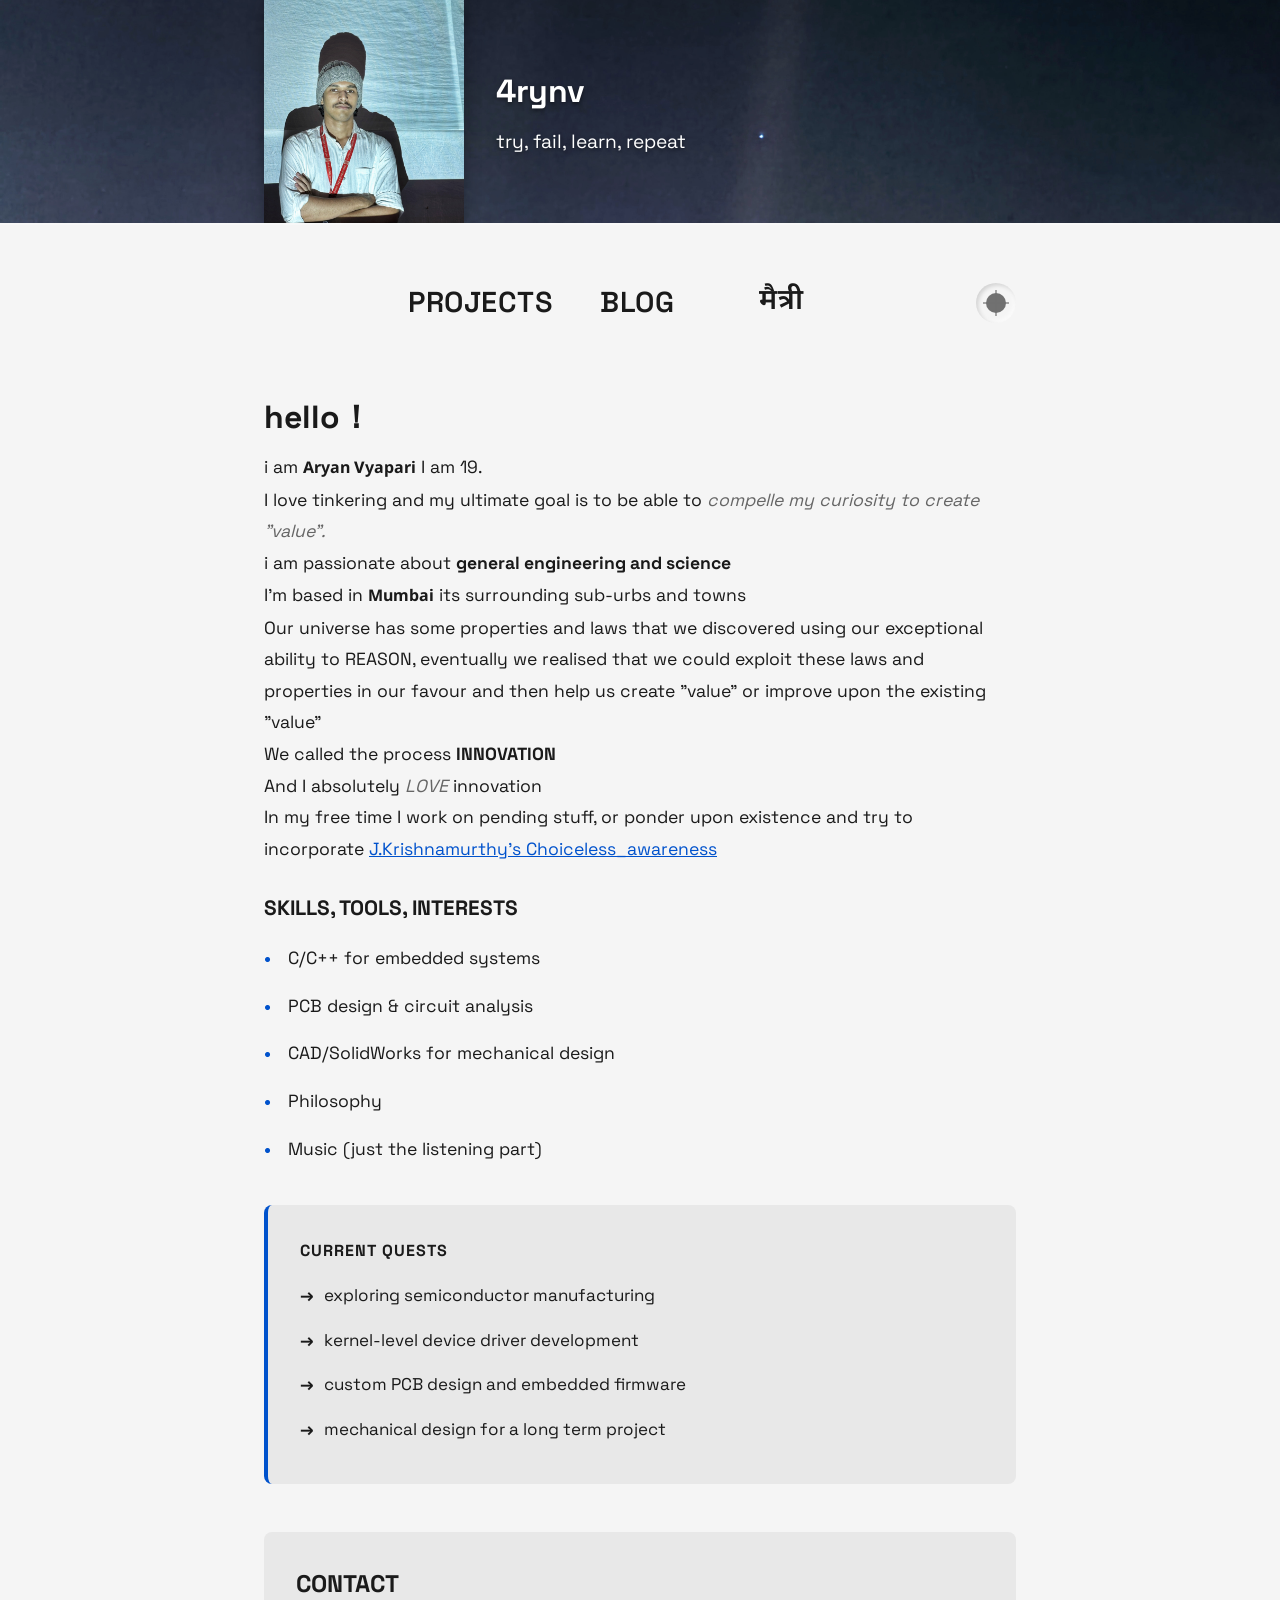
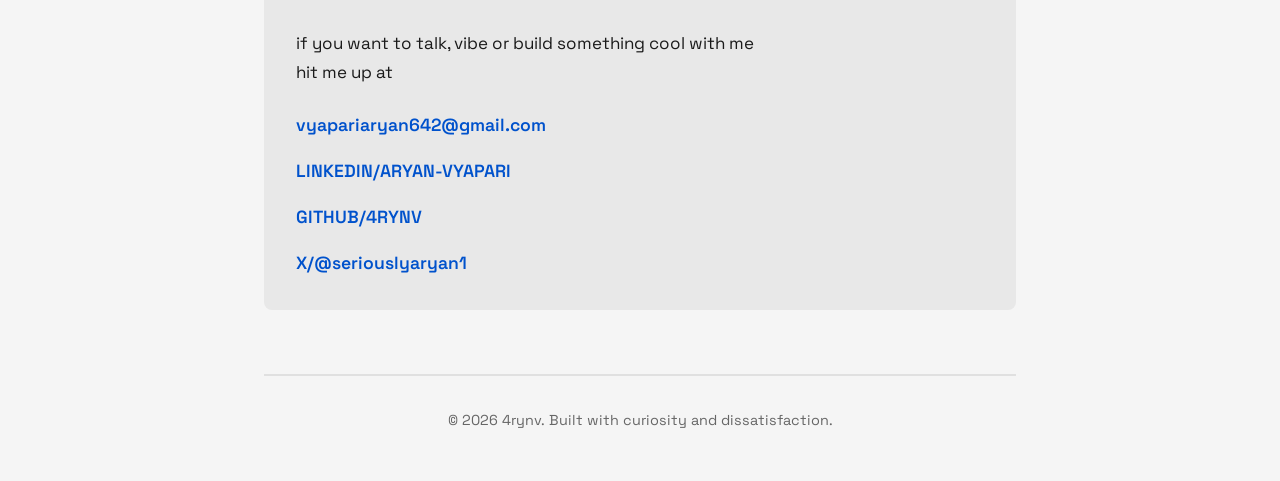
==== index.html @ d41a38c9 "initial commit" ====
<!DOCTYPE html>
<html lang="en">
<head>
<meta charset="UTF-8">
<meta name="viewport" content="width=device-width, initial-scale=1.0">
<title>4rynv - Aryan Vyapari</title>
<link rel="stylesheet" href="CSS/style.css">
</head>
<body>

<header>
    <div class="header-content">
        <div class="header-left">
            <img src="images/IMG_8637.png" alt="Profile" class="profile-pic">
            <div class="header-text">
                <div class="logo">4rynv</div>
                <div class="tagline">try, fail, learn, repeat</div>
            </div>
        </div>
    </div>
</header>

<div class="nav-theme-container">
    <nav>
        <ul>
            <li><a onclick="navigateTo('about')" class="nav-link script-toggle-nav active" data-latin="ABOUT" data-devanagari="मी">ABOUT</a></li>
            <li><a onclick="navigateTo('projects')" class="nav-link script-toggle-nav" data-latin="PROJECTS" data-devanagari="प्रकल्प">PROJECTS</a></li>
            <li><a onclick="navigateTo('blog')" class="nav-link script-toggle-nav" data-latin="BLOG" data-devanagari="लेखणी">BLOG</a></li>
            <li><a onclick="navigateTo('friends')" class="nav-link script-toggle-nav" data-latin="FRIENDS" data-devanagari="मैत्री">FRIENDS</a></li>
        </ul>
    </nav>
    
    <div class="theme-toggle" onclick="toggleTheme()">
        <span class="theme-icon sun" id="theme-icon"></span>
    </div>
</div>

<!-- ABOUT PAGE -->
<div id="about-page" class="page active">
    <section>
        <h1>hello！</h1>
        
        <div class="about-text">
            <p>i am <strong class="script-toggle-content" data-latin="Aryan Vyapari" data-devanagari="आर्यन व्यापारी">Aryan Vyapari</strong> I am 19.</p>
            <p>I love tinkering and my ultimate goal is to be able to <em>compelle my curiosity to create "value".</em></p>
            <p>i am passionate about <strong>general engineering and science</strong></p>
            <p>I'm based in <strong class="script-toggle-content" data-latin="Mumbai" data-devanagari="मुंबई">Mumbai</strong> its surrounding sub-urbs and towns</p>
            <p>Our universe has some properties and laws that we discovered using our exceptional ability to REASON, eventually we realised that we could exploit these laws and properties in our favour and then help us create "value" or improve upon the existing "value"</p>
            <p>We called the process <strong>INNOVATION</strong></p>
            <p>And I absolutely <em>LOVE</em> innovation</p>
            <p>In my free time I work on pending stuff, or ponder upon existence and try to incorporate <a href="https://en.wikipedia.org/wiki/Choiceless_awareness">J.Krishnamurthy's Choiceless_awareness</a></p>
        </div>
        
        <div class="about-text">
            <h3>SKILLS, TOOLS, INTERESTS</h3>
            <ul>
                <li>C/C++ for embedded systems</li>
                <li>PCB design & circuit analysis</li>
                <li>CAD/SolidWorks for mechanical design</li>
                <li>Philosophy</li>
                <li>Music (just the listening part)</li>
            </ul>
        </div>
        <div class="current-quests">
            <h3>CURRENT QUESTS</h3>
            <ul>
                <li>exploring semiconductor manufacturing</li>
                <li>kernel-level device driver development</li>
                <li>custom PCB design and embedded firmware</li>
                <li>mechanical design for a long term project</li>
            </ul>
        </div>
        <div class="contact-section">
            <h2>CONTACT</h2>
            <p>if you want to talk, vibe or build something cool with me<br>hit me up at</p>
            
            <div class="contact-links">
                <a href="mailto:vyapariaryan642@gmail.com">vyapariaryan642@gmail.com</a>
                <a href="https://www.linkedin.com/in/aryan-vyapari-67289931b/" target="_blank">LINKEDIN/ARYAN-VYAPARI</a>
                <a href="https://github.com/4rynv" target="_blank">GITHUB/4RYNV</a>
                <a href="https://x.com/seriouslyaryan1" target="_blank">X/@seriouslyaryan1</a>
            </div>
        </div>
    </section>
</div>

<!-- PROJECTS PAGE -->
<div id="projects-page" class="page">
    <section>
        <h2 class="script-toggle-title" data-latin="PROJECTS" data-devanagari="प्रकल्प">PROJECTS</h2>
        
        <div class="projects-grid">
            <div class="project-item">
                <h3>GantryMate-200</h3>
                <p>A gantry based bot for automating the task of screwing and unscrewing extremely small screws from led panels.</p>
                <a href="https://github.com/pushkardube/Eklavya_Gantry">Github link</a>
            </div>
            
            <div class="project-item">
                <h3>Wall-E workshop</h3>
                <p>Contributed in conducting a workshop on embedded programming and electronics by creating a self-balancing and line following robot.</p>
                <a href="https://github.com/SRA-VJTI/Wall-E">Github link</a>
            </div>
        </div>
    </section>
</div>

<!-- BLOG PAGE -->
<!-- <div id="blog-page" class="page">
    <section>
        <h2 class="script-toggle-title" data-latin="BLOG" data-devanagari="लेखणी">BLOG</h2>
        
        <div class="projects-grid">
            <div class="project-item">
                <h3><a href="blog/Value.html" style="color: var(--text-color); text-decoration: none; transition: color 0.2s ease;">Value</a></h3>
                <p class="blog-date">February 2026</p>
                <p>My performative attempt to writing</p>
                <a href="blog/Value.html" style="color: var(--accent-color); text-decoration: none; font-weight: 600; transition: opacity 0.2s ease;">Read more →</a>
            </div>
        </div>
    </section>
</div> -->

<!-- FRIENDS PAGE -->
<div id="friends-page" class="page">
    <section>
        <h2 class="script-toggle-title" data-latin="FRIENDS" data-devanagari="मैत्री">FRIENDS</h2>
        <p style="margin-bottom: 2rem;">cool people building cool things</p>
        
        <div class="friends-list">
            <a href="https://sravjti.in/webring/">Webring_SRA</a>
        </div>
    </section>
</div>

<footer>
    <p>&copy; 2026 4rynv. Built with curiosity and dissatisfaction.</p>
</footer>

<script src="scripts/script.js"></script>

</body>
</html>
---- CSS/style.css ----
@import url('https://fonts.googleapis.com/css2?family=Space+Grotesk:wght@400;500;600;700&display=swap');
@import url('https://fonts.googleapis.com/css2?family=Noto+Sans+Devanagari:wght@400;500;600;700&display=swap');

* {
    margin: 0;
    padding: 0;
    box-sizing: border-box;
}

:root {
    --bg-color: #f5f5f5;
    --text-color: #1a1a1a;
    --accent-color: #0052cc;
    --border-color: #e0e0e0;
    --hover-bg: #e8e8e8;
    --card-bg: #ffffff;
    
    /* Font size variables - control both Latin and Devanagari */
    --nav-font-size: 1.8rem ;
    --title-font-size: 1.7rem;
    --content-font-size: 1rem;
}

[data-theme="dark"] {
    --bg-color: #0f0f0f;
    --text-color: #e0e0e0;
    --accent-color: #ff9500;
    --border-color: #2a2a2a;
    --hover-bg: #1a1a1a;
    --card-bg: #1a1a1a;
}

body {
    font-family: 'Space Grotesk', -apple-system, BlinkMacSystemFont, 'Segoe UI', Roboto, sans-serif;
    line-height: 1.7;
    color: var(--text-color);
    background: var(--bg-color);
    max-width: 800px;
    margin: 0 auto;
    padding: 0 1.5rem 2rem 1.5rem;
    font-size: 17px;
    transition: background 0.5s ease, color 0.5s ease;
}

/* Sky Header - Full Width */
header {
    width: 100vw;
    position: relative;
    left: 50%;
    right: 50%;
    margin-left: -50vw;
    margin-right: -50vw;
    margin-bottom: 3rem;
    padding: 0;
    height: 225px;
    border-bottom: 2px solid rgba(255, 255, 255, 0.3);
    overflow: hidden;
    
    transition: border-color 0.5s ease;
}

/* Background image layer that animates */
header::after {
    content: '';
    position: absolute;
    top: 0;
    left: 0;
    width: 100%;
    height: 100%;
    z-index: 0;
    
    /* Light mode with daytime sky image */
    background-image: url('/images/PlaeBDot.jpg');
    background-size: cover;
    background-position: center;
    background-repeat: no-repeat;
    
    /* Rise animation */
    animation: backgroundRise 1.5s ease-out;
    transition: opacity 0.8s ease;
}

/* Optional: Add a subtle dark overlay for better text readability */
header::before {
    content: '';
    position: absolute;
    top: 0;
    left: 0;
    width: 100%;
    height: 100%;
    background: linear-gradient(to bottom, rgba(0, 0, 0, 0.1) 0%, rgba(0, 0, 0, 0.3) 100%);
    z-index: 0;
    pointer-events: none;
    opacity: 1;
    transition: opacity 0.8s ease;
}

[data-theme="dark"] header::before {
    opacity: 0;
}

@keyframes backgroundRise {
    0% {
        transform: translateY(100%);
        opacity: 0;
    }
    100% {
        transform: translateY(0);
        opacity: 1;
    }
}

/* Trigger animation on theme change */
header.theme-changing::after {
    animation: backgroundRise 1s ease-out;
}

[data-theme="dark"] header::after {
    /* Night sky with your image */
    background-image: url('/images/background1.jpeg');
}

[data-theme="dark"] header {
    border-bottom: 2px solid rgba(255, 255, 255, 0.1);
}

/* Header content wrapper - keeps content centered */
header > div {
    max-width: 800px;
    margin: 0 auto;
    padding: 0 1.5rem;
    display: flex;
    align-items: stretch;
    justify-content: space-between;
    position: relative;
    z-index: 1;
    height: 100%;
}

.header-left {
    display: flex;
    align-items: center;
    gap: 2rem;
    height: 100%;
}

.logo {
    font-size: 2rem;
    font-weight: 700;
    margin-bottom: 0.5rem;
    letter-spacing: -0.5px;
    text-shadow: 0 2px 4px rgba(0, 0, 0, 0.5);
    color: white;
}

.tagline {
    color: white;
    font-size: 1.2rem;
    text-shadow: 0 2px 4px rgba(0, 0, 0, 0.5);
}

.profile-pic {
    width: 200px;
    height: 100%;
    object-fit: cover;
    transition: transform 0.3s ease;
    box-shadow: 0 4px 16px rgba(0, 0, 0, 0.3);
}

.profile-pic:hover {
    transform: scale(1.05);
}

/* Navigation and Theme Toggle Container */
.nav-theme-container {
    display: flex;
    align-items: center;
    gap: 2rem;
    margin: 2rem 0;
}

/* Navigation */
nav {
    flex: 1;
}

nav ul {
    list-style: none;
    display: flex;
    gap: 1.5rem;
    flex-wrap: wrap;
}

nav a {
    color: var(--text-color);
    text-decoration: none;
    font-weight: 600;
    text-transform: uppercase;
    font-size: var(--nav-font-size);
    letter-spacing: 0.5px;
    padding: 0.3rem 0;
    border-bottom: 2px solid transparent;
    transition: border-color 0.2s ease, opacity 0.2s ease;
    cursor: pointer;
    display: inline-block;
    min-width: 120px;
    text-align: center;
}

nav a:hover {
    border-bottom-color: var(--accent-color);
}

nav a.active {
    border-bottom-color: var(--accent-color);
}

/* Dark Mode Toggle - Engraved Colorless Button */
.theme-toggle {
    cursor: pointer;
    width: 40px;
    height: 40px;
    border-radius: 50%;
    background: var(--bg-color);
    border: none;
    display: flex;
    align-items: center;
    justify-content: center;
    transition: all 0.3s ease;
    position: relative;
    flex-shrink: 0;
    
    /* Engraved effect */
    box-shadow: 
        inset 2px 2px 4px rgba(0, 0, 0, 0.15),
        inset -2px -2px 4px rgba(255, 255, 255, 0.7);
}

[data-theme="dark"] .theme-toggle {
    box-shadow: 
        inset 2px 2px 4px rgba(0, 0, 0, 0.5),
        inset -2px -2px 4px rgba(255, 255, 255, 0.1);
}

.theme-toggle:hover {
    transform: scale(0.95);
}

.theme-toggle:active {
    transform: scale(0.9);
}

.theme-icon {
    width: 20px;
    height: 20px;
    position: relative;
}

/* Sun icon - colorless */
.theme-icon.sun {
    background: var(--text-color);
    border-radius: 50%;
    opacity: 0.6;
}

.theme-icon.sun::before,
.theme-icon.sun::after {
    content: '';
    position: absolute;
    background: var(--text-color);
    opacity: 0.6;
}

.theme-icon.sun::before {
    width: 2px;
    height: 26px;
    top: 50%;
    left: 50%;
    transform: translate(-50%, -50%);
}

.theme-icon.sun::after {
    width: 26px;
    height: 2px;
    top: 50%;
    left: 50%;
    transform: translate(-50%, -50%);
}

/* Moon icon - colorless */
.theme-icon.moon {
    background: transparent;
    border-radius: 50%;
    position: relative;
    width: 18px;
    height: 18px;
    box-shadow: 
        inset -4px -2px 0 0 var(--text-color);
    opacity: 0.6;
}

/* Page transitions */
.page {
    display: none;
    animation: fadeIn 0.4s ease-in-out;
}

.page.active {
    display: block;
}

@keyframes fadeIn {
    from {
        opacity: 0;
        transform: translateY(10px);
    }
    to {
        opacity: 1;
        transform: translateY(0);
    }
}

@keyframes fadeInSlow {
    from {
        opacity: 0;
        transform: translateY(20px);
    }
    to {
        opacity: 1;
        transform: translateY(0);
    }
}

/* Page load animations */
.logo,
.tagline,
.profile-pic,
.nav-theme-container,
nav {
    animation: fadeInSlow 1.2s ease-out 0.3s both;
}

#about-page h1,
#about-page .about-text,
#about-page .current-quests,
#about-page .skills-section,
#about-page .contact-section {
    animation: fadeInSlow 1.2s ease-out 0.3s both;
}

#projects-page h2,
#projects-page .project-item,
#projects-page .current-quests {
    animation: fadeInSlow 1.2s ease-out 0.3s both;
}

#blog-page h2,
#blog-page .project-item {
    animation: fadeInSlow 1.2s ease-out 0.3s both;
}

#friends-page h2,
#friends-page p,
#friends-page .project-item {
    animation: fadeInSlow 1.2s ease-out 0.3s both;
}

footer {
    animation: fadeInSlow 1.2s ease-out 0.3s both;
}

/* Typography */
section {
    margin: 4rem 0;
}

h1 {
    font-size: 2rem;
    margin-bottom: 1rem;
    font-weight: 900;
    line-height: 1.2;
}

h2 {
    font-size: var(--title-font-size);
    margin: 2rem 0 1.5rem;
    font-weight: 700;
}

h3 {
    font-size: 1.3rem;
    margin: 1.5rem 0 0.5rem;
    font-weight: 700;
}

p {
    margin-bottom: 1rem;
}

strong {
    font-weight: 700;
    display: inline;
    font-size: inherit; /* Ensure it inherits from parent, not override */
}

em {
    font-style: italic;
    color: #666;
}

[data-theme="dark"] em {
    color: #999;
}

/* Script Toggle Styles */

/* Content words (Aryan Vyapari, Mumbai) - instant toggle */
.script-toggle-content {
    font-family: 'Noto Sans Devanagari', 'Space Grotesk', sans-serif;
    cursor: pointer;
    font-size: var(--content-font-size);
}

.script-toggle-content.devanagari {
    font-family: 'Noto Sans Devanagari', 'Space Grotesk', sans-serif;
}

/* Page titles (PROJECTS, BLOG, FRIENDS) - fade toggle */
.script-toggle-title {
    font-family: 'Space Grotesk', 'Noto Sans Devanagari', sans-serif;
    cursor: pointer;
    transition: opacity 0.2s ease;
    font-size: var(--title-font-size);
}

.script-toggle-title.devanagari {
    font-family: 'Noto Sans Devanagari', 'Space Grotesk', sans-serif;
}

/* Nav links - automatic toggle */
.script-toggle-nav {
    font-family: 'Space Grotesk', 'Noto Sans Devanagari', sans-serif;
}

.script-toggle-nav.devanagari {
    font-family: 'Noto Sans Devanagari', 'Space Grotesk', sans-serif;
}

/* About section */
.about-text {
    font-size: 1.1rem;
    line-height: 1.8;
}

.about-text p {
    margin-bottom: 0;
}

.about-text a {
    color: var(--accent-color);
    text-decoration: underline;
    transition: opacity 0.2s ease;
}

.about-text a:hover {
    opacity: 0.7;
}

.about-text ul {
    list-style: none;
    padding-left: 0;
}

.about-text li {
    padding: 0.5rem 0;
    padding-left: 1.5rem;
    position: relative;
}

.about-text li::before {
    content: '•';
    position: absolute;
    left: 0;
    font-weight: bold;
    color: var(--accent-color);
}

/* Current Quests */
.current-quests {
    background: var(--hover-bg);
    padding: 2rem;
    border-radius: 8px;
    border-left: 4px solid var(--accent-color);
    margin: 2rem 0;
    transition: background 0.5s ease;
}

.current-quests h3 {
    margin-top: 0;
    text-transform: uppercase;
    font-size: 1rem;
    letter-spacing: 1px;
}

.current-quests ul {
    list-style: none;
    padding-left: 0;
}

.current-quests li {
    padding: 0.5rem 0;
    padding-left: 1.5rem;
    position: relative;
}

.current-quests li::before {
    content: '→';
    position: absolute;
    left: 0;
    font-weight: bold;
}

/* Projects */
.projects-grid {
    display: grid;
    gap: 2rem;
    margin: 2rem 0;
}

.project-item {
    padding: 1.5rem 0;
    border-bottom: 1px solid var(--border-color);
    transition: border-color 0.5s ease;
}

.project-item:last-child {
    border-bottom: none;
}

.project-item h3 {
    margin-top: 0;
}

.project-item p {
    color: #555;
    line-height: 1.7;
}

[data-theme="dark"] .project-item p {
    color: #aaa;
}

.blog-date {
    color: var(--accent-color);
    font-size: 0.9rem;
    font-weight: 600;
    margin-bottom: 0.5rem;
}

/* Contact */
.contact-section {
    background: var(--hover-bg);
    padding: 2rem;
    border-radius: 8px;
    margin: 3rem 0;
    transition: background 0.5s ease;
}

.contact-section h2 {
    margin-top: 0;
    text-transform: uppercase;
    font-size: 1.5rem;
}

.contact-links {
    display: flex;
    flex-direction: column;
    gap: 1rem;
    margin-top: 1.5rem;
}

.contact-links a {
    color: var(--accent-color);
    text-decoration: none;
    font-weight: 600;
    font-size: 1.1rem;
    transition: color 0.2s ease;
    display: inline-block;
}

.contact-links a:hover {
    color: var(--text-color);
    text-decoration: underline;
}

.friend-link {
    color: var(--accent-color);
    text-decoration: none;
    font-weight: 600;
    font-size: 1rem;
    transition: color 0.2s ease;
    display: inline-block;
    margin-top: 0.5rem;
}

.friend-link:hover {
    color: var(--text-color);
    text-decoration: underline;
}

/* Footer */
footer {
    margin-top: 4rem;
    padding-top: 2rem;
    border-top: 2px solid var(--border-color);
    text-align: center;
    color: #666;
    font-size: 0.9rem;
    transition: border-color 0.5s ease;
}

footer a {
    color: var(--accent-color);
    text-decoration: none;
    transition: opacity 0.2s ease;
}

footer a:hover {
    opacity: 0.7;
    text-decoration: underline;
}

[data-theme="dark"] footer {
    color: #999;
}

/* Responsive */
@media (max-width: 768px) {
    :root {
        --nav-font-size: 1.3rem;
        --title-font-size: 1.5rem;
        --content-font-size: 1rem;
    }
    
    body {
        padding: 0 1rem 1.5rem 1rem;
        font-size: 16px;
    }
    
    header {
        height: 180px;
    }
    
    /* Ensure background image works in portrait mode */
    header {
        background-size: cover;
        background-position: center center;
    }
    
    header > div {
        padding: 0 1rem;
        flex-wrap: wrap;
        justify-content: space-between;
    }
    
    .header-left {
        gap: 1rem;
        flex-direction: row;
        align-items: center;
    }
    
    .profile-pic {
        width: 150px;
        height: 100%;
    }
    
    h1 {
        font-size: 1.6rem;
    }
    
    /* Keep nav and theme toggle on same line when possible */
    .nav-theme-container {
        flex-direction: row;
        align-items: center;
        gap: 1.2rem;
        flex-wrap: wrap;
    }
    
    nav {
        flex: 1;
        min-width: 200px;
    }
    
    nav ul {
        flex-wrap: wrap;
        justify-content: flex-start;
        width: 100%;
        gap: 1rem;
    }
    
    nav a {
        min-width: 85px;
        padding: 0.25rem 0;
    }
    
    /* Ensure theme toggle stays visible and functional */
    .theme-toggle {
        width: 40px;
        height: 40px;
        flex-shrink: 0;
    }
    
    /* Make sure moon/sun icons stay correct size */
    .theme-icon {
        width: 20px;
        height: 20px;
    }
    
    .theme-icon.moon {
        width: 18px;
        height: 18px;
    }
    
    .logo {
        font-size: 1.5rem;
    }
    
    .tagline {
        font-size: 1rem;
    }
    
    .about-text {
        font-size: 1rem;
    }
    
    .current-quests,
    .contact-section {
        padding: 1.5rem;
    }
}

@media (max-width: 480px) {
    :root {
        --nav-font-size: 1.9rem;
        --title-font-size: 1.3rem;
        --content-font-size: 0.95rem;
    }
    
    body {
        padding: 0 0.75rem 1rem 0.75rem;
        font-size: 15px;
    }
    
    header {
        height: 160px;
    }
    
    /* Ensure background image works on small screens */
    header {
        background-size: cover;
        background-position: center center;
    }
    
    header > div {
        padding: 0 0.75rem;
    }
    
    .header-left {
        gap: 0.75rem;
    }
    
    /* Stack nav and theme toggle on very small screens */
    .nav-theme-container {
        flex-direction: column;
        align-items: flex-start;
        gap: 1rem;
    }
    
    nav {
        width: 100%;
    }
    
    nav ul {
        gap: 0.75rem;
        width: 100%;
    }
    
    nav a {
        min-width: 70px;
        padding: 0.2rem 0;
    }
    
    /* Position theme toggle to the right on small screens */
    .theme-toggle {
        align-self: flex-end;
        margin-top: -0.5rem;
    }
    
    .profile-pic {
        width: 120px;
        height: 100%;
    }
    
    .logo {
        font-size: 1.3rem;
    }
    
    .tagline {
        font-size: 0.9rem;
    }
}

::selection {
    background: var(--hover-bg);
    color: var(--text-color);
}
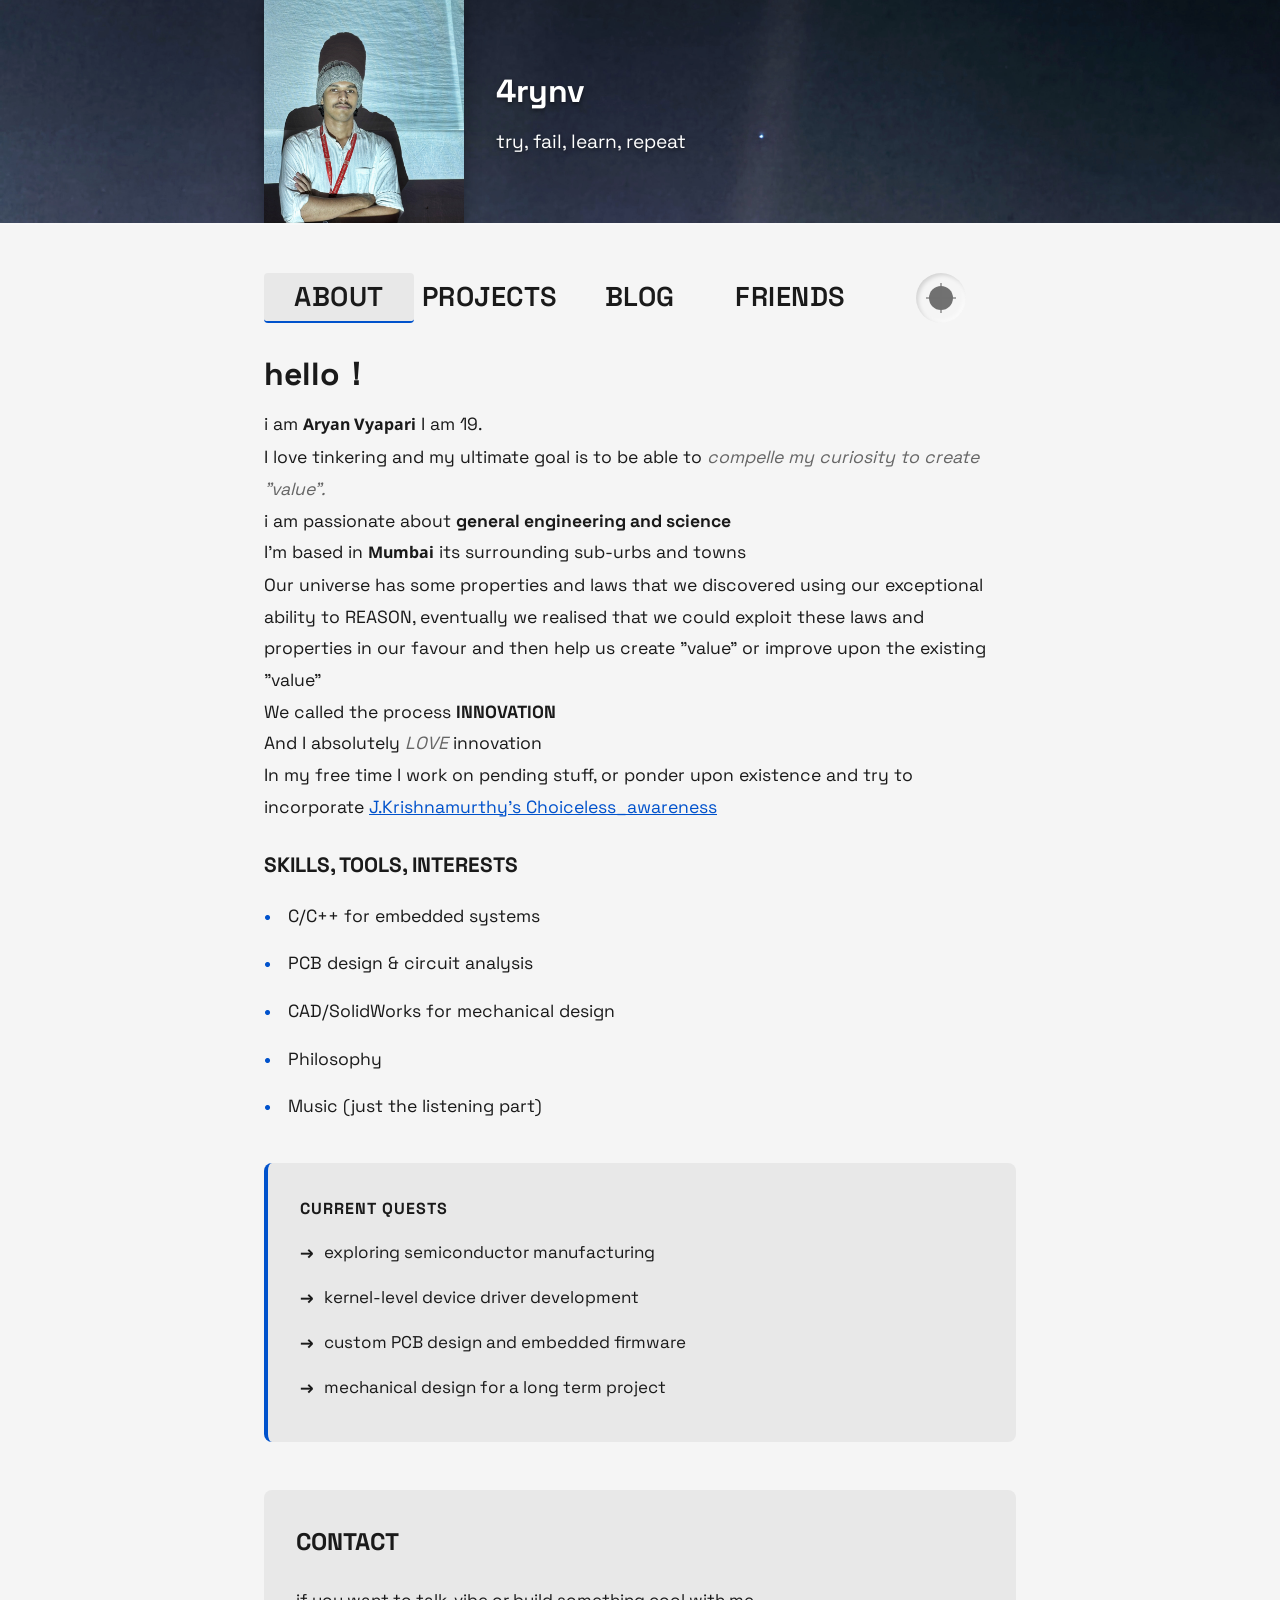
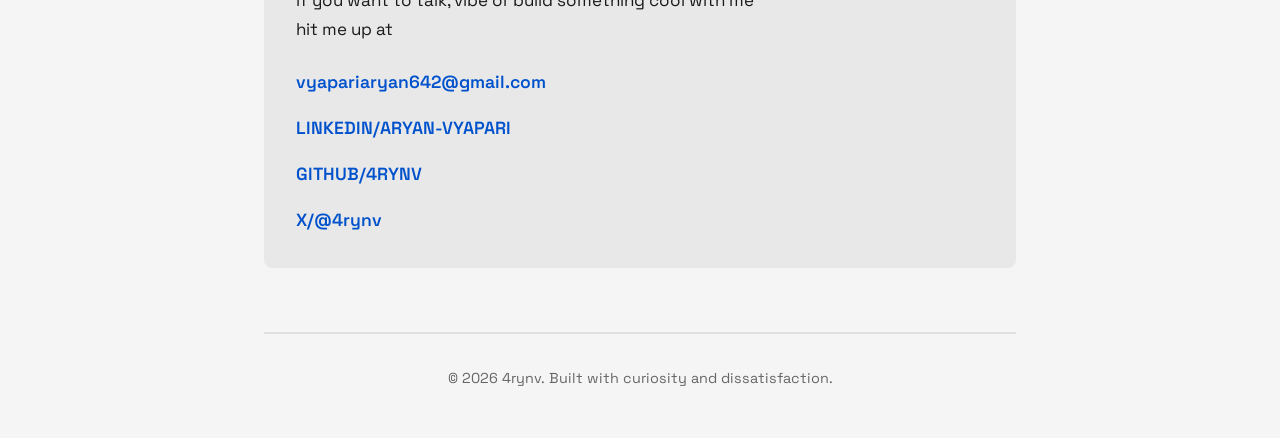
==== commit 2130a1de: "updated twitter/x link" ====
--- a/index.html
+++ b/index.html
@@ -78,7 +78,7 @@
                 <a href="mailto:vyapariaryan642@gmail.com">vyapariaryan642@gmail.com</a>
                 <a href="https://www.linkedin.com/in/aryan-vyapari-67289931b/" target="_blank">LINKEDIN/ARYAN-VYAPARI</a>
                 <a href="https://github.com/4rynv" target="_blank">GITHUB/4RYNV</a>
-                <a href="https://x.com/seriouslyaryan1" target="_blank">X/@seriouslyaryan1</a>
+                <a href="https://x.com/4rynv" target="_blank">X/@4rynv</a>
             </div>
         </div>
     </section>
@@ -106,7 +106,7 @@
 </div>
 
 <!-- BLOG PAGE -->
-<!-- <div id="blog-page" class="page">
+<div id="blog-page" class="page">
     <section>
         <h2 class="script-toggle-title" data-latin="BLOG" data-devanagari="लेखणी">BLOG</h2>
         
@@ -119,7 +119,7 @@
             </div>
         </div>
     </section>
-</div> -->
+</div>
 
 <!-- FRIENDS PAGE -->
 <div id="friends-page" class="page">
--- a/CSS/style.css
+++ b/CSS/style.css
@@ -16,8 +16,8 @@
     --card-bg: #ffffff;
     
     /* Font size variables - control both Latin and Devanagari */
-    --nav-font-size: 1.8rem ;
-    --title-font-size: 1.7rem;
+    --nav-font-size: 1.7rem ;
+    --title-font-size: 1.8rem;
     --content-font-size: 1rem;
 }
 
@@ -173,22 +173,23 @@
 
 /* Navigation and Theme Toggle Container */
 .nav-theme-container {
-    display: flex;
+    display: grid;
+    grid-template-columns: repeat(5, 1fr);
+    gap: 0;
     align-items: center;
-    gap: 2rem;
-    margin: 2rem 0;
-}
-
-/* Navigation */
+    margin: 1.5rem 0 1rem 0;
+}
+
+/* Navigation - Improved Responsiveness */
 nav {
-    flex: 1;
+    grid-column: span 4;
+    display: contents;
 }
 
 nav ul {
     list-style: none;
-    display: flex;
-    gap: 1.5rem;
-    flex-wrap: wrap;
+    display: contents;
+    align-items: center;
 }
 
 nav a {
@@ -198,28 +199,34 @@
     text-transform: uppercase;
     font-size: var(--nav-font-size);
     letter-spacing: 0.5px;
-    padding: 0.3rem 0;
+    padding: 0;
     border-bottom: 2px solid transparent;
-    transition: border-color 0.2s ease, opacity 0.2s ease;
+    transition: border-color 0.2s ease, opacity 0.2s ease, background-color 0.2s ease;
     cursor: pointer;
-    display: inline-block;
-    min-width: 120px;
+    display: flex;
+    align-items: center;
+    justify-content: center;
     text-align: center;
+    white-space: nowrap;
+    border-radius: 4px;
+    height: 50px;
 }
 
 nav a:hover {
     border-bottom-color: var(--accent-color);
+    background-color: var(--hover-bg);
 }
 
 nav a.active {
     border-bottom-color: var(--accent-color);
+    background-color: var(--hover-bg);
 }
 
 /* Dark Mode Toggle - Engraved Colorless Button */
 .theme-toggle {
     cursor: pointer;
-    width: 40px;
-    height: 40px;
+    width: 50px;
+    height: 50px;
     border-radius: 50%;
     background: var(--bg-color);
     border: none;
@@ -227,8 +234,8 @@
     align-items: center;
     justify-content: center;
     transition: all 0.3s ease;
-    position: relative;
     flex-shrink: 0;
+    justify-self: center;
     
     /* Engraved effect */
     box-shadow: 
@@ -251,8 +258,8 @@
 }
 
 .theme-icon {
-    width: 20px;
-    height: 20px;
+    width: 24px;
+    height: 24px;
     position: relative;
 }
 
@@ -273,14 +280,14 @@
 
 .theme-icon.sun::before {
     width: 2px;
-    height: 26px;
+    height: 30px;
     top: 50%;
     left: 50%;
     transform: translate(-50%, -50%);
 }
 
 .theme-icon.sun::after {
-    width: 26px;
+    width: 30px;
     height: 2px;
     top: 50%;
     left: 50%;
@@ -292,8 +299,8 @@
     background: transparent;
     border-radius: 50%;
     position: relative;
-    width: 18px;
-    height: 18px;
+    width: 22px;
+    height: 22px;
     box-shadow: 
         inset -4px -2px 0 0 var(--text-color);
     opacity: 0.6;
@@ -371,7 +378,7 @@
 
 /* Typography */
 section {
-    margin: 4rem 0;
+    margin: 2rem 0; /* Reduced from 4rem to 2rem */
 }
 
 h1 {
@@ -634,10 +641,10 @@
     color: #999;
 }
 
-/* Responsive */
+/* Responsive Design - Improved */
 @media (max-width: 768px) {
     :root {
-        --nav-font-size: 1.3rem;
+        --nav-font-size: 1.4rem;
         --title-font-size: 1.5rem;
         --content-font-size: 1rem;
     }
@@ -678,124 +685,209 @@
         font-size: 1.6rem;
     }
     
-    /* Keep nav and theme toggle on same line when possible */
+    /* Improved nav layout for tablets */
     .nav-theme-container {
-        flex-direction: row;
+        display: grid;
+        grid-template-columns: repeat(5, 1fr);
+        gap: 0;
         align-items: center;
-        gap: 1.2rem;
-        flex-wrap: wrap;
     }
     
     nav {
-        flex: 1;
-        min-width: 200px;
+        grid-column: span 4;
+        display: contents;
     }
     
     nav ul {
-        flex-wrap: wrap;
-        justify-content: flex-start;
-        width: 100%;
-        gap: 1rem;
+        display: contents;
+        align-items: center;
     }
     
     nav a {
-        min-width: 85px;
-        padding: 0.25rem 0;
-    }
-    
-    /* Ensure theme toggle stays visible and functional */
+        padding: 0;
+        font-size: 1.2rem;
+        height: 46px;
+    }
+    
+    .theme-toggle {
+        width: 46px;
+        height: 46px;
+        justify-self: center;
+    }
+    
+    .theme-icon {
+        width: 23px;
+        height: 23px;
+    }
+    
+    .theme-icon.sun::before {
+        height: 28px;
+    }
+    
+    .theme-icon.sun::after {
+        width: 28px;
+    }
+    
+    .theme-icon.moon {
+        width: 21px;
+        height: 21px;
+    }
+    
+    .logo {
+        font-size: 1.5rem;
+    }
+    
+    .tagline {
+        font-size: 1rem;
+    }
+    
+    .about-text {
+        font-size: 1rem;
+    }
+    
+    .current-quests,
+    .contact-section {
+        padding: 1.5rem;
+    }
+}
+
+@media (max-width: 600px) {
+    :root {
+        --nav-font-size: 1.3rem;
+        --title-font-size: 1.4rem;
+        --content-font-size: 0.95rem;
+    }
+    
+    /* Grid layout for nav and theme toggle */
+    .nav-theme-container {
+        display: grid;
+        grid-template-columns: repeat(5, 1fr);
+        gap: 0;
+        align-items: center;
+        margin: 1rem 0 0.5rem 0;
+    }
+    
+    nav {
+        grid-column: span 4;
+        display: contents;
+    }
+    
+    nav ul {
+        display: contents;
+        align-items: center;
+    }
+    
+    nav a {
+        padding: 0;
+        font-size: 1rem;
+        height: 44px;
+    }
+    
+    /* Position theme toggle in last grid cell */
+    .theme-toggle {
+        width: 44px;
+        height: 44px;
+        justify-self: center;
+        position: static;
+    }
+    
+    .theme-icon {
+        width: 22px;
+        height: 22px;
+    }
+    
+    .theme-icon.sun::before {
+        height: 27px;
+    }
+    
+    .theme-icon.sun::after {
+        width: 27px;
+    }
+    
+    .theme-icon.moon {
+        width: 20px;
+        height: 20px;
+    }
+}
+
+@media (max-width: 480px) {
+    :root {
+        --nav-font-size: 1.1rem;
+        --title-font-size: 1.3rem;
+        --content-font-size: 0.95rem;
+    }
+    
+    body {
+        padding: 0 0.75rem 1rem 0.75rem;
+        font-size: 15px;
+    }
+    
+    header {
+        height: 160px;
+    }
+    
+    header {
+        background-size: cover;
+        background-position: center center;
+    }
+    
+    header > div {
+        padding: 0 0.75rem;
+    }
+    
+    .header-left {
+        gap: 0.75rem;
+    }
+    
+    .nav-theme-container {
+        display: grid;
+        grid-template-columns: repeat(5, 1fr);
+        gap: 0;
+        align-items: center;
+        margin: 1rem 0 0.5rem 0;
+    }
+    
+    nav {
+        grid-column: span 4;
+        display: contents;
+    }
+    
+    nav ul {
+        display: contents;
+        align-items: center;
+    }
+    
+    nav a {
+        padding: 0;
+        font-size: 0.9rem;
+        height: 40px;
+    }
+    
     .theme-toggle {
         width: 40px;
         height: 40px;
-        flex-shrink: 0;
-    }
-    
-    /* Make sure moon/sun icons stay correct size */
+        justify-self: center;
+        position: static;
+    }
+    
     .theme-icon {
         width: 20px;
         height: 20px;
     }
     
+    .theme-icon.sun::before {
+        height: 25px;
+    }
+    
+    .theme-icon.sun::after {
+        width: 25px;
+    }
+    
     .theme-icon.moon {
         width: 18px;
         height: 18px;
     }
     
-    .logo {
-        font-size: 1.5rem;
-    }
-    
-    .tagline {
-        font-size: 1rem;
-    }
-    
-    .about-text {
-        font-size: 1rem;
-    }
-    
-    .current-quests,
-    .contact-section {
-        padding: 1.5rem;
-    }
-}
-
-@media (max-width: 480px) {
-    :root {
-        --nav-font-size: 1.9rem;
-        --title-font-size: 1.3rem;
-        --content-font-size: 0.95rem;
-    }
-    
-    body {
-        padding: 0 0.75rem 1rem 0.75rem;
-        font-size: 15px;
-    }
-    
-    header {
-        height: 160px;
-    }
-    
-    /* Ensure background image works on small screens */
-    header {
-        background-size: cover;
-        background-position: center center;
-    }
-    
-    header > div {
-        padding: 0 0.75rem;
-    }
-    
-    .header-left {
-        gap: 0.75rem;
-    }
-    
-    /* Stack nav and theme toggle on very small screens */
-    .nav-theme-container {
-        flex-direction: column;
-        align-items: flex-start;
-        gap: 1rem;
-    }
-    
-    nav {
-        width: 100%;
-    }
-    
-    nav ul {
-        gap: 0.75rem;
-        width: 100%;
-    }
-    
-    nav a {
-        min-width: 70px;
-        padding: 0.2rem 0;
-    }
-    
-    /* Position theme toggle to the right on small screens */
-    .theme-toggle {
-        align-self: flex-end;
-        margin-top: -0.5rem;
-    }
-    
     .profile-pic {
         width: 120px;
         height: 100%;
@@ -807,6 +899,62 @@
     
     .tagline {
         font-size: 0.9rem;
+    }
+}
+
+/* Extra small devices */
+@media (max-width: 360px) {
+    :root {
+        --nav-font-size: 1.2rem;
+    }
+    
+    .nav-theme-container {
+        display: grid;
+        grid-template-columns: repeat(5, 1fr);
+        gap: 0;
+        align-items: center;
+    }
+    
+    nav {
+        grid-column: span 4;
+        display: contents;
+    }
+    
+    nav ul {
+        display: contents;
+        align-items: center;
+    }
+    
+    nav a {
+        padding: 0;
+        font-size: 1.2rem;
+        letter-spacing: 0.3px;
+        height: 44px;
+    }
+    
+    .theme-toggle {
+        width: 44px;
+        height: 44px;
+        justify-self: center;
+        position: static;
+    }
+    
+    .theme-icon {
+        width: 22px;
+        height: 22px;
+    }
+    
+    .theme-icon.sun::before {
+        height: 27px;
+    }
+    
+    .theme-icon.sun::after {
+        width: 27px;
+    }
+    
+    .theme-icon.moon {
+        width: 20px;
+        height: 20px;
     }
 }
 
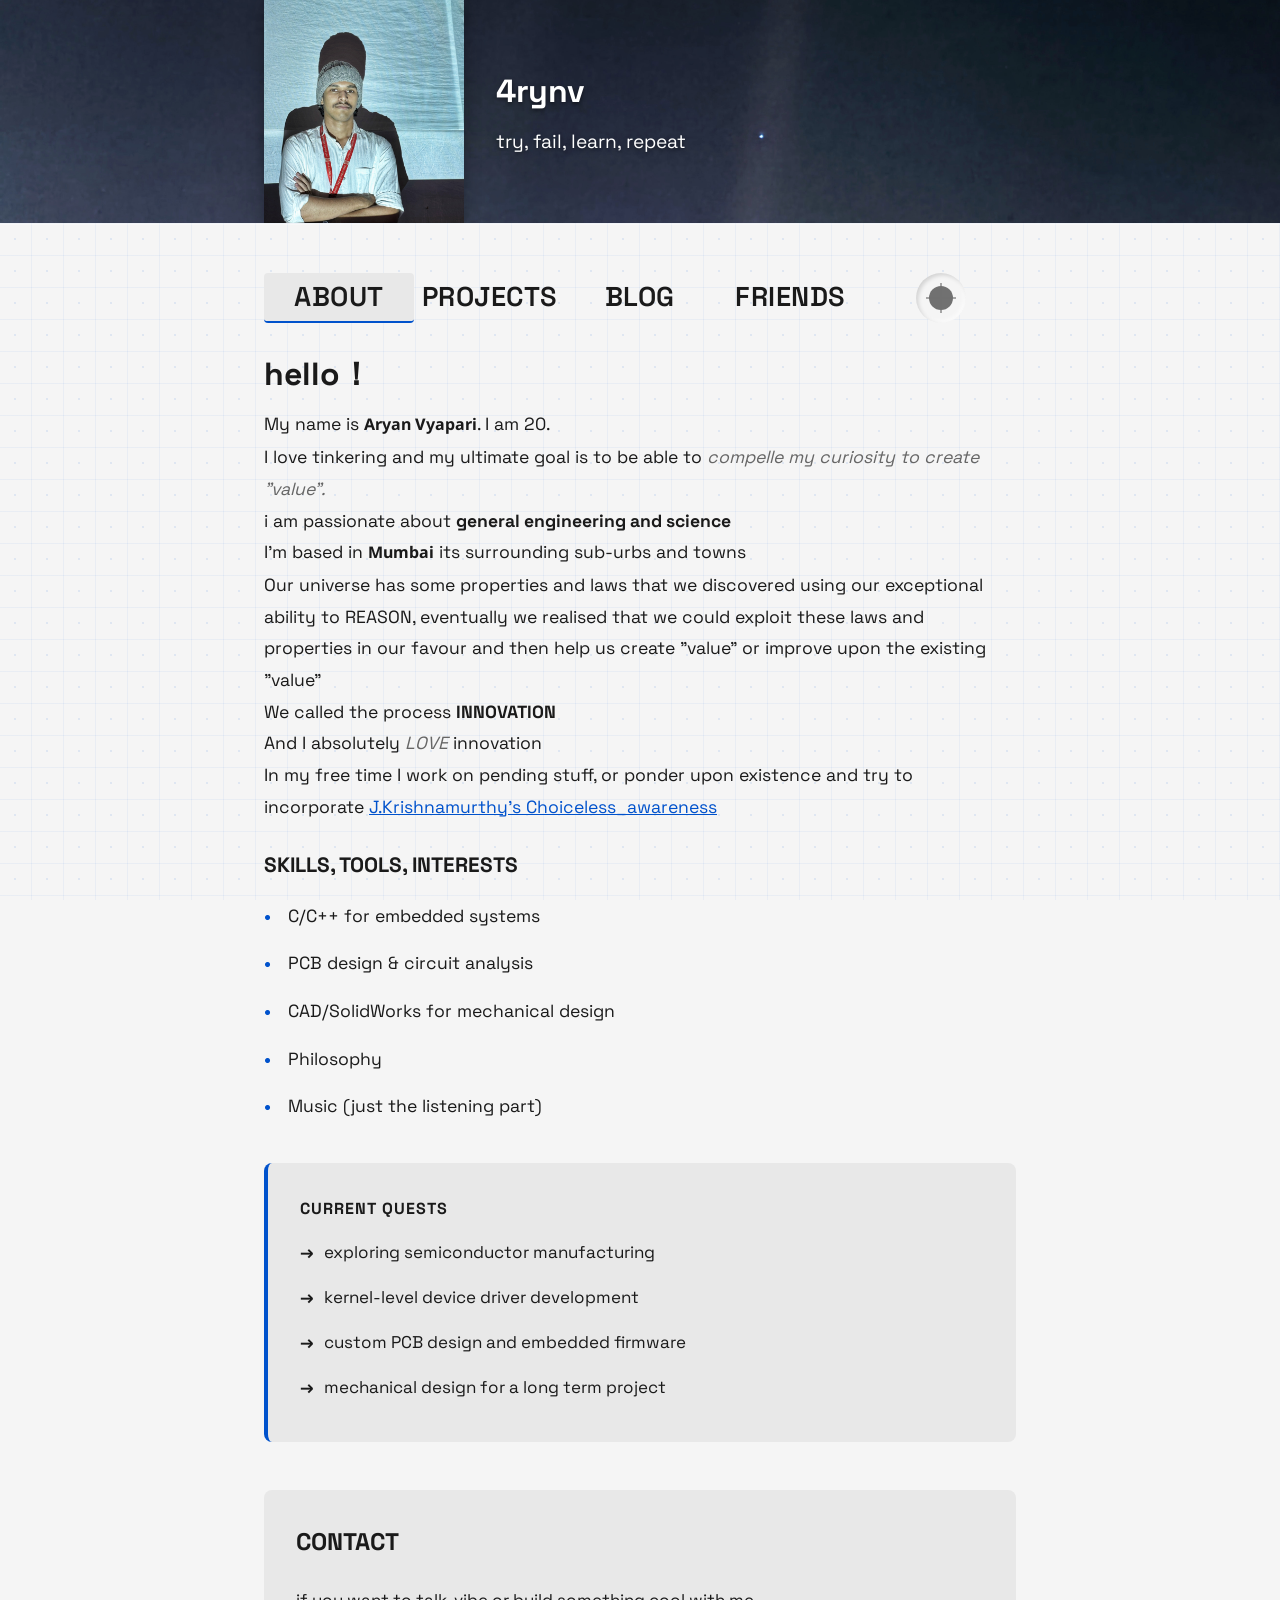
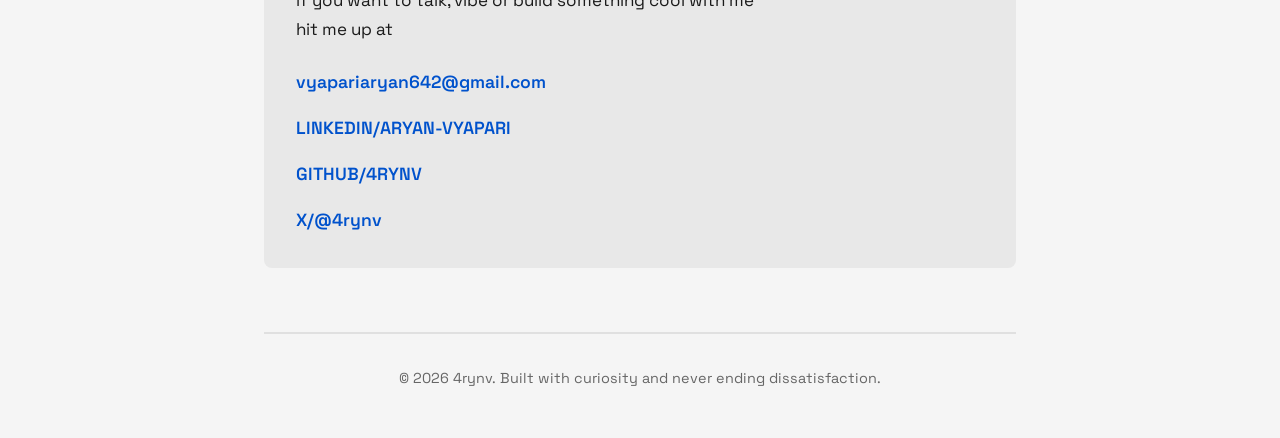
==== commit 6cdc0fbb: "Update site styling, scripts, and config Co-Authored-By: Claude Opus 4.8 <noreply@anthropic.com>" ====
--- a/index.html
+++ b/index.html
@@ -23,10 +23,10 @@
 <div class="nav-theme-container">
     <nav>
         <ul>
-            <li><a onclick="navigateTo('about')" class="nav-link script-toggle-nav active" data-latin="ABOUT" data-devanagari="मी">ABOUT</a></li>
-            <li><a onclick="navigateTo('projects')" class="nav-link script-toggle-nav" data-latin="PROJECTS" data-devanagari="प्रकल्प">PROJECTS</a></li>
-            <li><a onclick="navigateTo('blog')" class="nav-link script-toggle-nav" data-latin="BLOG" data-devanagari="लेखणी">BLOG</a></li>
-            <li><a onclick="navigateTo('friends')" class="nav-link script-toggle-nav" data-latin="FRIENDS" data-devanagari="मैत्री">FRIENDS</a></li>
+            <li><a href="#about" onclick="navigateTo('about', event)" class="nav-link script-toggle-nav active" data-latin="ABOUT" data-devanagari="मी">ABOUT</a></li>
+            <li><a href="#projects" onclick="navigateTo('projects', event)" class="nav-link script-toggle-nav" data-latin="PROJECTS" data-devanagari="प्रकल्प">PROJECTS</a></li>
+            <li><a href="#blog" onclick="navigateTo('blog', event)" class="nav-link script-toggle-nav" data-latin="BLOG" data-devanagari="लेखणी">BLOG</a></li>
+            <li><a href="#friends" onclick="navigateTo('friends', event)" class="nav-link script-toggle-nav" data-latin="FRIENDS" data-devanagari="मैत्री">FRIENDS</a></li>
         </ul>
     </nav>
     
@@ -41,7 +41,7 @@
         <h1>hello！</h1>
         
         <div class="about-text">
-            <p>i am <strong class="script-toggle-content" data-latin="Aryan Vyapari" data-devanagari="आर्यन व्यापारी">Aryan Vyapari</strong> I am 19.</p>
+            <p>My name is <strong class="script-toggle-content" data-latin="Aryan Vyapari" data-devanagari="आर्यन व्यापारी">Aryan Vyapari</strong>. I am 20.</p>
             <p>I love tinkering and my ultimate goal is to be able to <em>compelle my curiosity to create "value".</em></p>
             <p>i am passionate about <strong>general engineering and science</strong></p>
             <p>I'm based in <strong class="script-toggle-content" data-latin="Mumbai" data-devanagari="मुंबई">Mumbai</strong> its surrounding sub-urbs and towns</p>
@@ -76,9 +76,9 @@
             
             <div class="contact-links">
                 <a href="mailto:vyapariaryan642@gmail.com">vyapariaryan642@gmail.com</a>
-                <a href="https://www.linkedin.com/in/aryan-vyapari-67289931b/" target="_blank">LINKEDIN/ARYAN-VYAPARI</a>
-                <a href="https://github.com/4rynv" target="_blank">GITHUB/4RYNV</a>
-                <a href="https://x.com/4rynv" target="_blank">X/@4rynv</a>
+                <a href="https://www.linkedin.com/in/aryan-vyapari-67289931b/" target="_blank" rel="noopener noreferrer">LINKEDIN/ARYAN-VYAPARI</a>
+                <a href="https://github.com/4rynv" target="_blank" rel="noopener noreferrer">GITHUB/4RYNV</a>
+                <a href="https://x.com/4rynv" target="_blank" rel="noopener noreferrer">X/@4rynv</a>
             </div>
         </div>
     </section>
@@ -93,7 +93,7 @@
             <div class="project-item">
                 <h3>GantryMate-200</h3>
                 <p>A gantry based bot for automating the task of screwing and unscrewing extremely small screws from led panels.</p>
-                <a href="https://github.com/pushkardube/Eklavya_Gantry">Github link</a>
+                <a href="https://github.com/SarvaarthN/Eklavya_Gantry">Github link</a>
             </div>
             
             <div class="project-item">
@@ -128,13 +128,13 @@
         <p style="margin-bottom: 2rem;">cool people building cool things</p>
         
         <div class="friends-list">
-            <a href="https://sravjti.in/webring/">Webring_SRA</a>
+            <a href="https://sravjti.in/webring/" class="friend-link">Webring_SRA</a>
         </div>
     </section>
 </div>
 
 <footer>
-    <p>&copy; 2026 4rynv. Built with curiosity and dissatisfaction.</p>
+    <p>&copy; 2026 4rynv. Built with curiosity and never ending dissatisfaction.</p>
 </footer>
 
 <script src="scripts/script.js"></script>
--- a/CSS/style.css
+++ b/CSS/style.css
@@ -13,8 +13,9 @@
     --accent-color: #0052cc;
     --border-color: #e0e0e0;
     --hover-bg: #e8e8e8;
-    --card-bg: #ffffff;
-    
+    --grid-line: rgba(0, 82, 204, 0.05);
+    --grid-dot: rgba(0, 82, 204, 0.09);
+
     /* Font size variables - control both Latin and Devanagari */
     --nav-font-size: 1.7rem ;
     --title-font-size: 1.8rem;
@@ -27,19 +28,27 @@
     --accent-color: #ff9500;
     --border-color: #2a2a2a;
     --hover-bg: #1a1a1a;
-    --card-bg: #1a1a1a;
+    --grid-line: rgba(255, 149, 0, 0.05);
+    --grid-dot: rgba(255, 149, 0, 0.09);
 }
 
 body {
     font-family: 'Space Grotesk', -apple-system, BlinkMacSystemFont, 'Segoe UI', Roboto, sans-serif;
     line-height: 1.7;
     color: var(--text-color);
-    background: var(--bg-color);
+    background-color: var(--bg-color);
+    background-image:
+        linear-gradient(var(--grid-line) 1px, transparent 1px),
+        linear-gradient(90deg, var(--grid-line) 1px, transparent 1px),
+        radial-gradient(var(--grid-dot) 1px, transparent 1px);
+    background-size: 32px 32px, 32px 32px, 32px 32px;
+    background-position: -1px -1px, -1px -1px, -1px -1px;
+    background-attachment: fixed;
     max-width: 800px;
     margin: 0 auto;
     padding: 0 1.5rem 2rem 1.5rem;
     font-size: 17px;
-    transition: background 0.5s ease, color 0.5s ease;
+    transition: background-color 0.5s ease, color 0.5s ease;
 }
 
 /* Sky Header - Full Width */
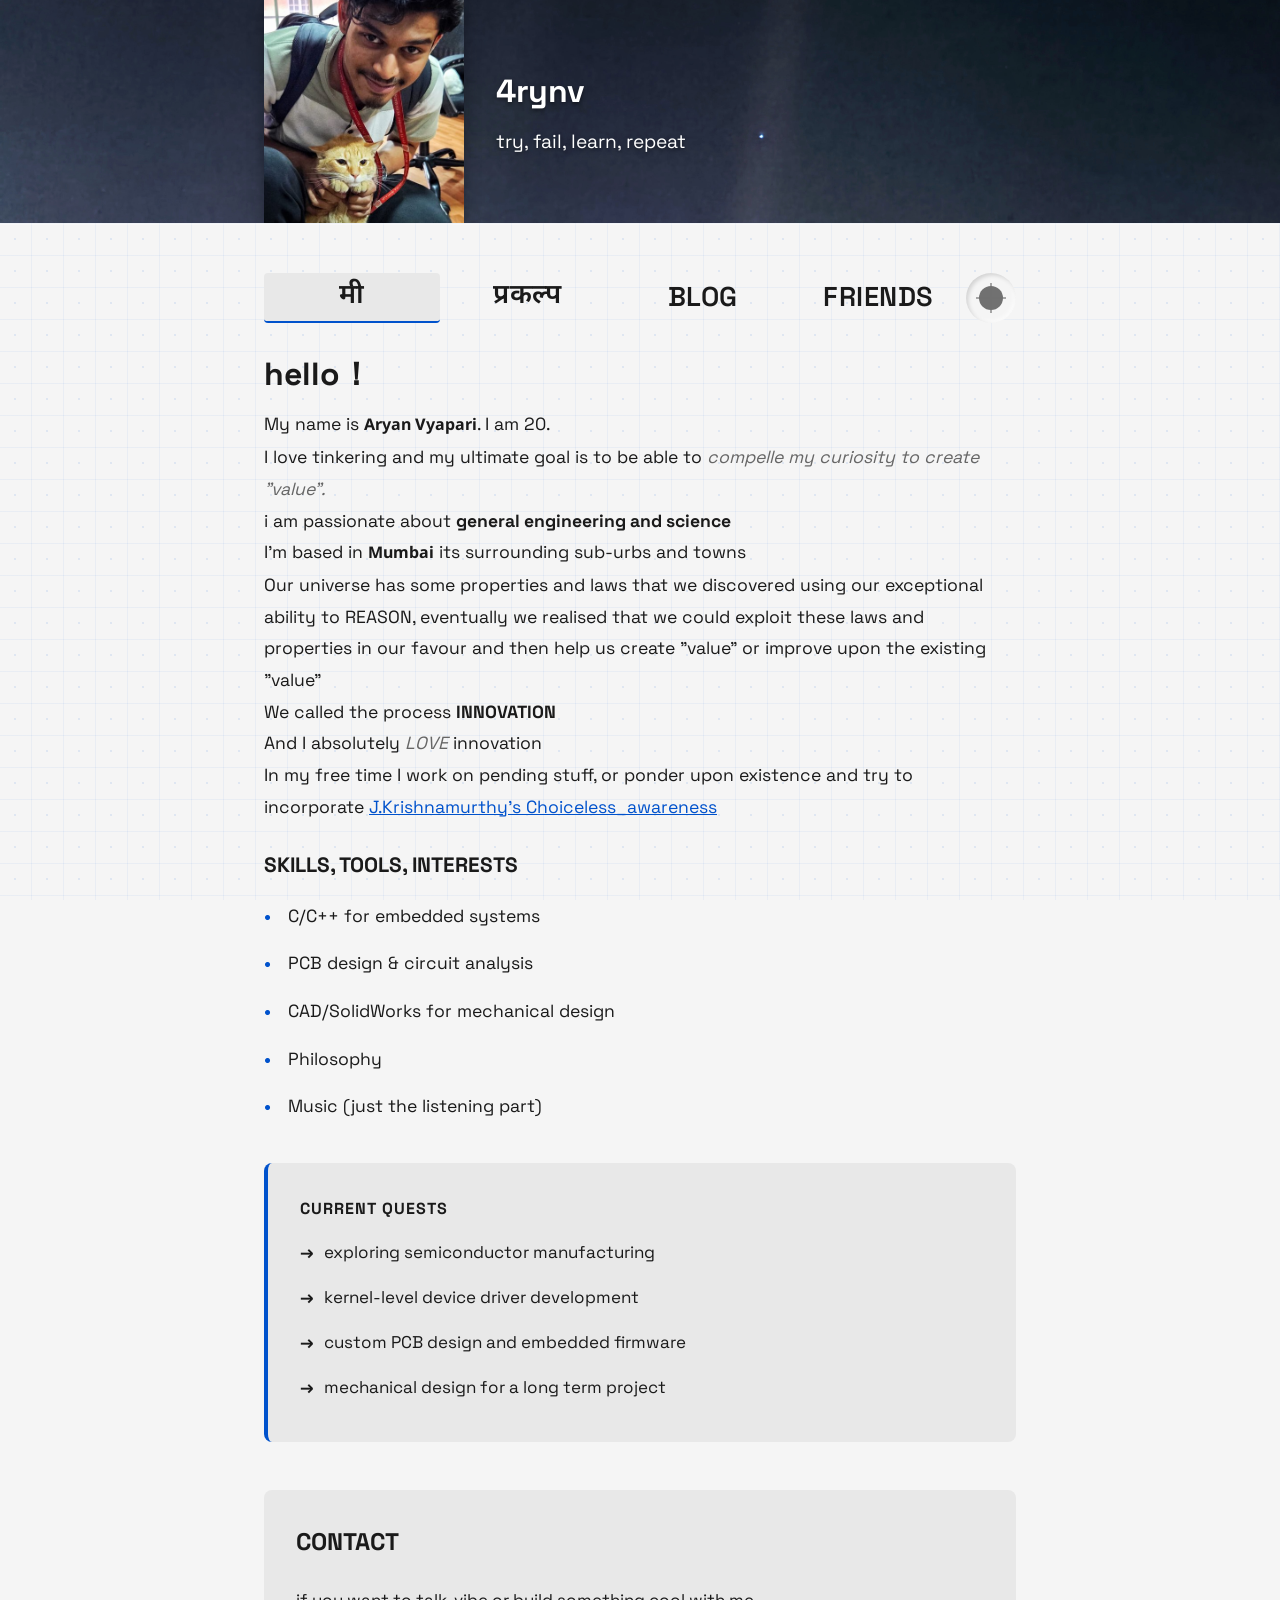
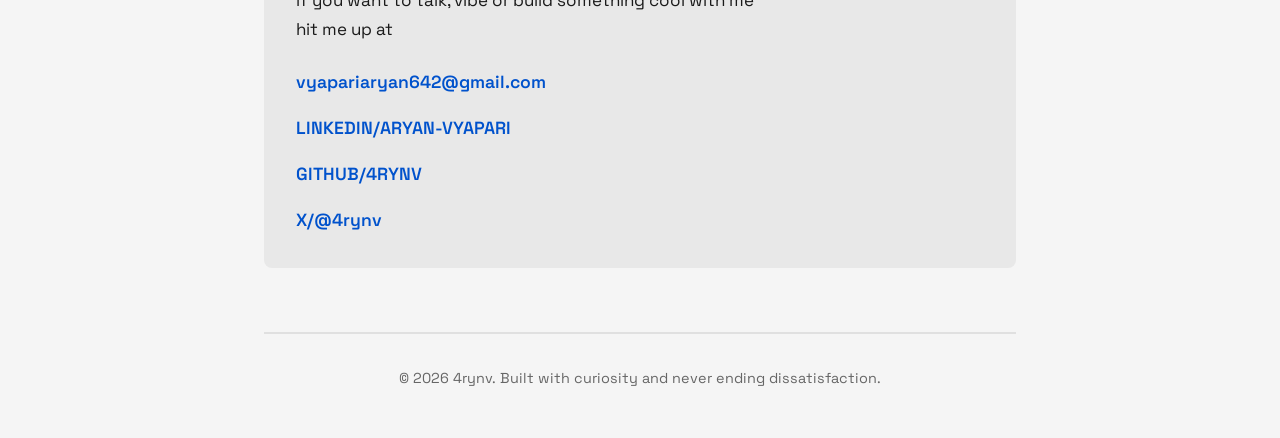
==== commit d2a6eca1: "Swap profile photo, add Gifted reference" ====
--- a/index.html
+++ b/index.html
@@ -11,7 +11,7 @@
 <header>
     <div class="header-content">
         <div class="header-left">
-            <img src="images/IMG_8637.png" alt="Profile" class="profile-pic">
+            <img src="images/profile.jpg" alt="Profile" class="profile-pic">
             <div class="header-text">
                 <div class="logo">4rynv</div>
                 <div class="tagline">try, fail, learn, repeat</div>
--- a/CSS/style.css
+++ b/CSS/style.css
@@ -79,7 +79,7 @@
     z-index: 0;
     
     /* Light mode with daytime sky image */
-    background-image: url('/images/PlaeBDot.jpg');
+    background-image: url('../images/PlaeBDot.jpg');
     background-size: cover;
     background-position: center;
     background-repeat: no-repeat;
@@ -126,7 +126,7 @@
 
 [data-theme="dark"] header::after {
     /* Night sky with your image */
-    background-image: url('/images/background1.jpeg');
+    background-image: url('../images/background1.jpeg');
 }
 
 [data-theme="dark"] header {
@@ -183,7 +183,7 @@
 /* Navigation and Theme Toggle Container */
 .nav-theme-container {
     display: grid;
-    grid-template-columns: repeat(5, 1fr);
+    grid-template-columns: repeat(4, minmax(0, 1fr)) auto;
     gap: 0;
     align-items: center;
     margin: 1.5rem 0 1rem 0;
@@ -219,6 +219,7 @@
     white-space: nowrap;
     border-radius: 4px;
     height: 50px;
+    min-width: 0;
 }
 
 nav a:hover {
@@ -697,7 +698,7 @@
     /* Improved nav layout for tablets */
     .nav-theme-container {
         display: grid;
-        grid-template-columns: repeat(5, 1fr);
+        grid-template-columns: repeat(4, minmax(0, 1fr)) auto;
         gap: 0;
         align-items: center;
     }
@@ -770,7 +771,7 @@
     /* Grid layout for nav and theme toggle */
     .nav-theme-container {
         display: grid;
-        grid-template-columns: repeat(5, 1fr);
+        grid-template-columns: repeat(4, minmax(0, 1fr)) auto;
         gap: 0;
         align-items: center;
         margin: 1rem 0 0.5rem 0;
@@ -850,7 +851,7 @@
     
     .nav-theme-container {
         display: grid;
-        grid-template-columns: repeat(5, 1fr);
+        grid-template-columns: repeat(4, minmax(0, 1fr)) auto;
         gap: 0;
         align-items: center;
         margin: 1rem 0 0.5rem 0;
@@ -914,30 +915,30 @@
 /* Extra small devices */
 @media (max-width: 360px) {
     :root {
-        --nav-font-size: 1.2rem;
-    }
-    
+        --nav-font-size: 0.8rem;
+    }
+
     .nav-theme-container {
         display: grid;
-        grid-template-columns: repeat(5, 1fr);
+        grid-template-columns: repeat(4, minmax(0, 1fr)) auto;
         gap: 0;
         align-items: center;
     }
-    
+
     nav {
         grid-column: span 4;
         display: contents;
     }
-    
+
     nav ul {
         display: contents;
         align-items: center;
     }
-    
+
     nav a {
         padding: 0;
-        font-size: 1.2rem;
-        letter-spacing: 0.3px;
+        font-size: 0.8rem;
+        letter-spacing: 0.2px;
         height: 44px;
     }
     
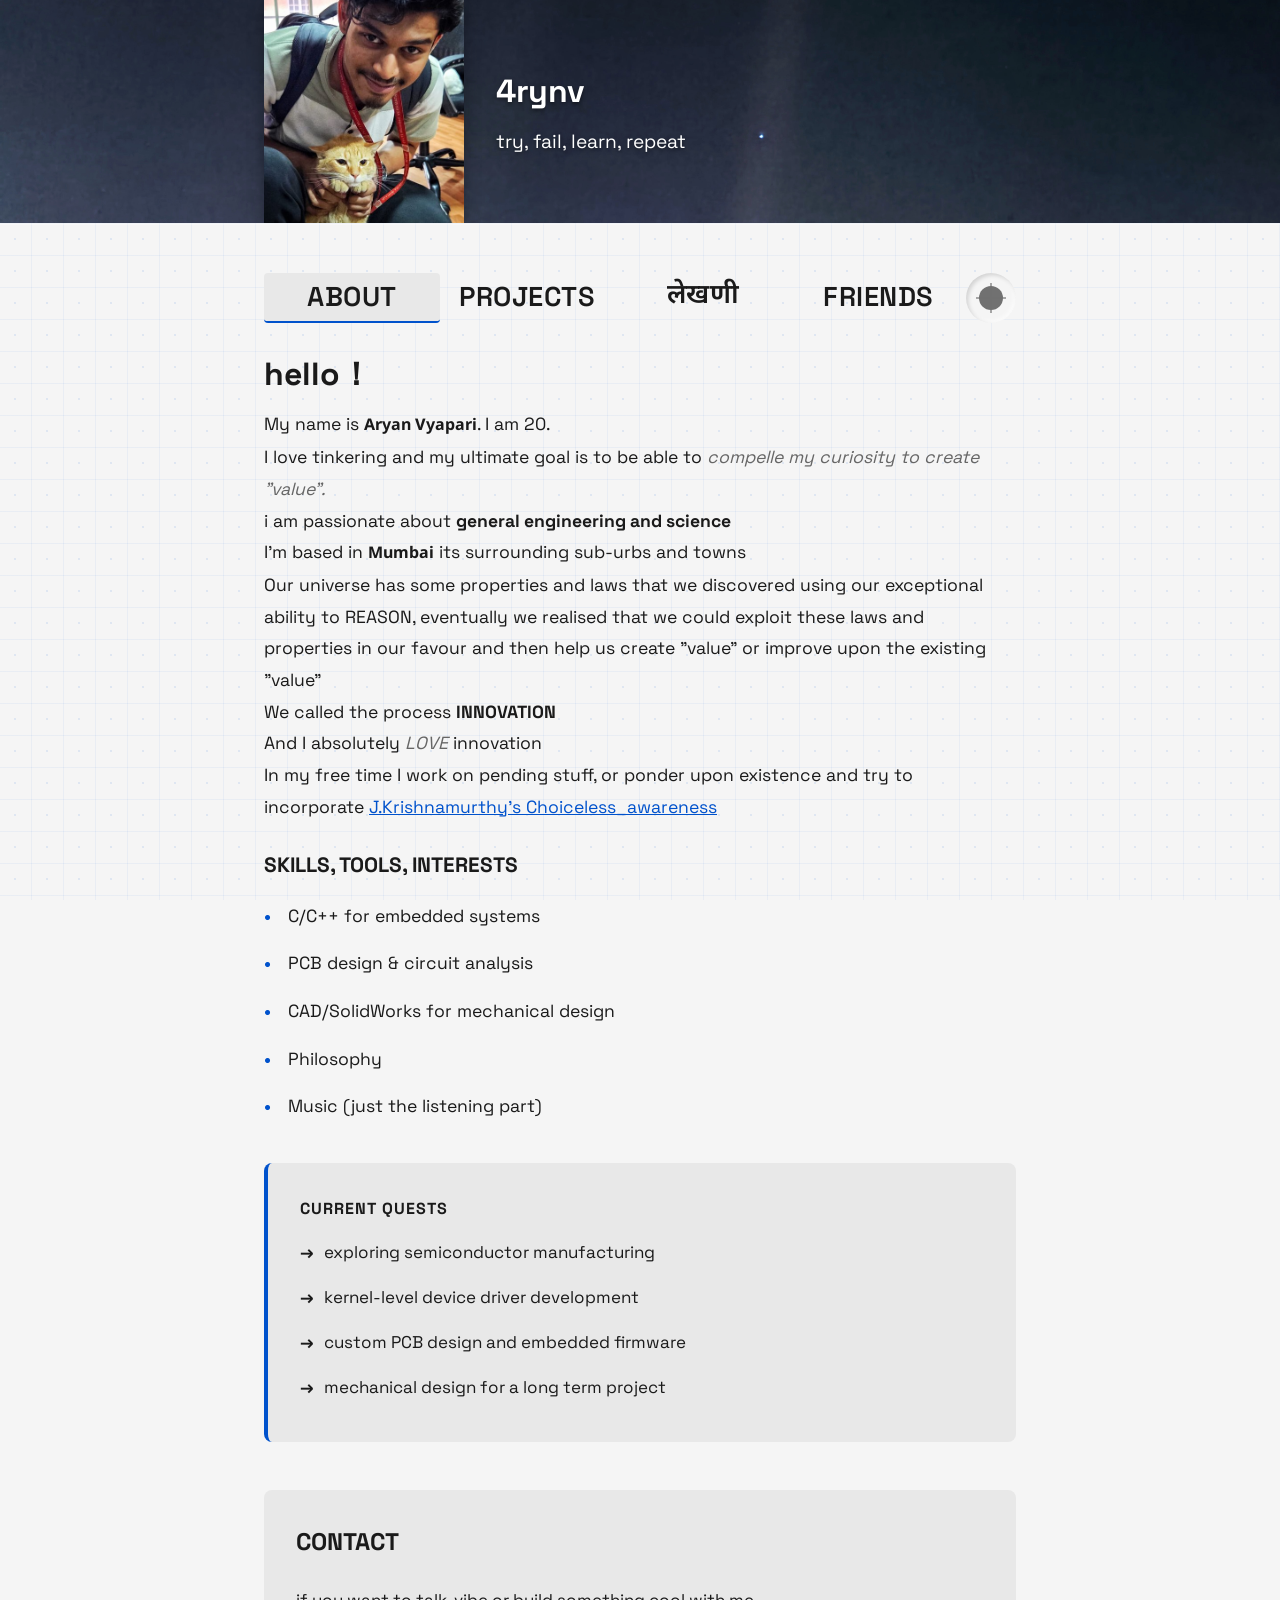
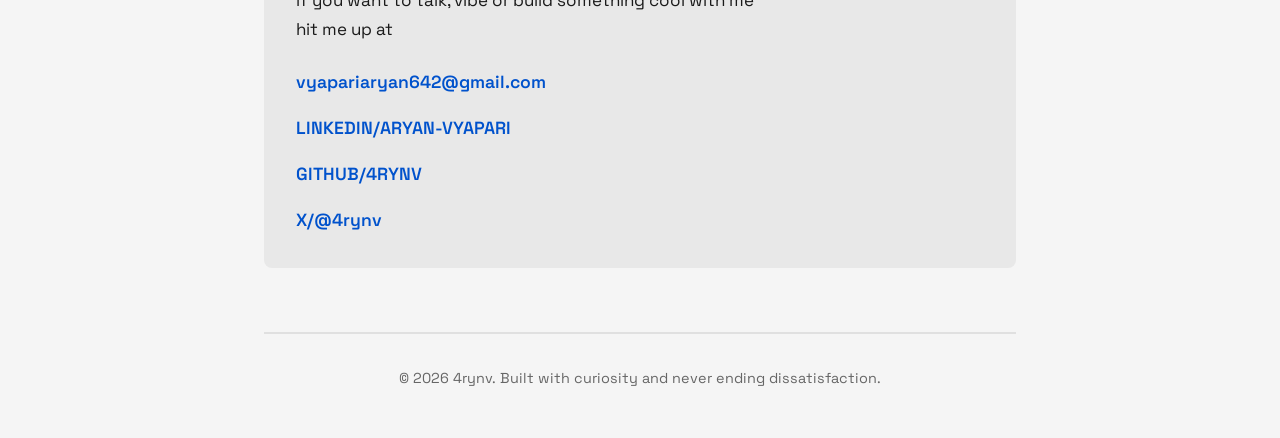
==== commit 42c40233: "Publish projects portfolio with image galleries" ====
--- a/index.html
+++ b/index.html
@@ -90,17 +90,107 @@
         <h2 class="script-toggle-title" data-latin="PROJECTS" data-devanagari="प्रकल्प">PROJECTS</h2>
         
         <div class="projects-grid">
-            <div class="project-item">
-                <h3>GantryMate-200</h3>
-                <p>A gantry based bot for automating the task of screwing and unscrewing extremely small screws from led panels.</p>
-                <a href="https://github.com/SarvaarthN/Eklavya_Gantry">Github link</a>
-            </div>
-            
-            <div class="project-item">
-                <h3>Wall-E workshop</h3>
-                <p>Contributed in conducting a workshop on embedded programming and electronics by creating a self-balancing and line following robot.</p>
-                <a href="https://github.com/SRA-VJTI/Wall-E">Github link</a>
-            </div>
+            <article class="project-item" aria-labelledby="vacdepoctrl-title">
+                <div class="project-heading">
+                    <h3 id="vacdepoctrl-title">VacDepoctrl</h3>
+                    <span class="project-status">In progress</span>
+                </div>
+                <p>A Raspberry Pi-based vacuum deposition controller for monitoring chamber pressure, argon flow, and turbo pump speed, with an operator interface and hardware interlocks for the sputtering process.</p>
+                <div class="project-gallery">
+                    <figure>
+                        <a href="images/projects/vacdepoctrl-setup.jpeg" target="_blank" rel="noopener noreferrer" aria-label="Open full-size VacDepoctrl setup photograph">
+                            <img src="images/projects/vacdepoctrl-setup.jpeg" alt="Vacuum deposition setup with the chamber, pumps, pressure gauges, and control electronics." width="3072" height="4080" loading="lazy" decoding="async">
+                        </a>
+                        <figcaption>The vacuum deposition setup.</figcaption>
+                    </figure>
+                    <figure>
+                        <a href="images/projects/vacdepoctrl-gui.jpeg" target="_blank" rel="noopener noreferrer" aria-label="Open full-size VacDepoctrl GUI screenshot">
+                            <img src="images/projects/vacdepoctrl-gui.jpeg" alt="VacDepoctrl GUI in the idle state, showing process controls and pressure, argon flow, plasma, and turbo pump monitoring panels." width="1280" height="880" loading="lazy" decoding="async">
+                        </a>
+                        <figcaption>The controller GUI: process controls and sensor readings.</figcaption>
+                    </figure>
+                </div>
+                <a href="https://github.com/4rynv/VacDepoctrl">View source →</a>
+            </article>
+            <article class="project-item" aria-labelledby="gantry-title">
+                <div class="project-heading">
+                    <h3 id="gantry-title">GantryMate-200</h3>
+                    <span class="project-status">Partially complete</span>
+                </div>
+                <p>A three-axis gantry for automating the screwing and unscrewing of miniature screws on LED panels. My work on this team project focused on ESP32 firmware and hardware setup for motion control, homing, and positioning.</p>
+                <div class="project-gallery">
+                    <figure>
+                        <a href="images/projects/gantrymate-200-cad.png" target="_blank" rel="noopener noreferrer" aria-label="Open full-size GantryMate-200 CAD image">
+                            <img src="images/projects/gantrymate-200-cad.png" alt="CAD assembly of GantryMate-200 showing the gantry rails, stepper motors, and central carriage above the work surface." width="1236" height="651" loading="lazy" decoding="async">
+                        </a>
+                    </figure>
+                    <figure>
+                        <a href="images/projects/gantrymate-200-pcb.png" target="_blank" rel="noopener noreferrer" aria-label="Open full-size GantryMate-200 PCB image">
+                            <img src="images/projects/gantrymate-200-pcb.png" alt="GantryMate-200 controller PCB showing the ESP32 module, motor driver footprints, and connectors." width="1780" height="1144" loading="lazy" decoding="async">
+                        </a>
+                    </figure>
+                </div>
+                <a href="https://github.com/SarvaarthN/Eklavya_Gantry">View source →</a>
+            </article>
+
+            <article class="project-item" aria-labelledby="lithography-title">
+                <div class="project-heading">
+                    <h3 id="lithography-title">Litho-Lite</h3>
+                    <span class="project-status">In progress</span>
+                </div>
+                <p>A maskless lithography build using a DLP LightCrafter 2000 and BeagleBone Black to project digital patterns. Current work covers the projection setup, board configuration, and preparing images for the DLP.</p>
+                <div class="project-gallery">
+                    <figure>
+                        <a href="images/projects/litho-lite-1.png" target="_blank" rel="noopener noreferrer" aria-label="Open full-size Litho-Lite photograph 1">
+                            <img src="images/projects/litho-lite-1.png" alt="Litho-Lite optical setup on a lab bench, with a laptop displaying a pattern." width="2742" height="2879" loading="lazy" decoding="async">
+                        </a>
+                    </figure>
+                    <figure>
+                        <a href="images/projects/litho-lite-3.png" target="_blank" rel="noopener noreferrer" aria-label="Open full-size Litho-Lite photograph 2">
+                            <img src="images/projects/litho-lite-3.png" alt="Litho-Lite projection electronics and red mount held in front of the CAD assembly." width="1600" height="1204" loading="lazy" decoding="async">
+                        </a>
+                    </figure>
+                    <figure>
+                        <a href="images/projects/litho-lite-checkerboard.png" target="_blank" rel="noopener noreferrer" aria-label="Open full-size Litho-Lite photograph 3">
+                            <img src="images/projects/litho-lite-checkerboard.png" alt="Checkerboard pattern imaged with the Litho-Lite setup." width="1920" height="1200" loading="lazy" decoding="async">
+                        </a>
+                    </figure>
+                </div>
+            </article>
+
+            <article class="project-item" aria-labelledby="walle-title">
+                <div class="project-heading">
+                    <h3 id="walle-title">WALL-E</h3>
+                    <span class="project-status">Contributions merged</span>
+                </div>
+                <p>Contributed to SRA-VJTI's WALL-E robot firmware and shared board component library. I added the web based pid tuning server's IP address to the OLED alongside the PID values, making it accessible directly on the robot for line following and self balancing.</p>
+                <div class="project-gallery">
+                    <figure>
+                        <a href="images/projects/walle-oled-ip.jpg" target="_blank" rel="noopener noreferrer" aria-label="Open full-size WALL-E OLED demonstration photograph">
+                            <img src="images/projects/walle-oled-ip.jpg" alt="WALL-E robot with its OLED displaying PID values and the web tuning server IP address." width="1280" height="960" loading="lazy" decoding="async">
+                        </a>
+                        <figcaption>Testing the IP address display on WALL-E, from my contribution PR.</figcaption>
+                    </figure>
+                </div>
+                <a href="https://github.com/SRA-VJTI/Wall-E/pull/171">WALL-E contribution →</a>
+                <br>
+                <a href="https://github.com/SRA-VJTI/sra-board-component/pull/106">Board component contribution →</a>
+            </article>
+
+            <article class="project-item" aria-labelledby="logger-title">
+                <div class="project-heading">
+                    <h3 id="logger-title">Vibration logger</h3>
+                    <span class="project-status">Complete</span>
+                </div>
+                <p>A custom PCB for a battery-powered, ESP32-based vibration logger, designed for a client. The work covered schematic design, PCB layout, component sourcing, and preparation of manufacturing files.</p>
+                <div class="project-gallery">
+                    <figure>
+                        <a href="images/projects/vibration-logger-pcb.png" target="_blank" rel="noopener noreferrer" aria-label="Open full-size vibration logger PCB render">
+                            <img src="images/projects/vibration-logger-pcb.png" alt="3D render of the vibration logger node PCB, with component footprints, connectors, and mounting holes." width="1780" height="1598" loading="lazy" decoding="async">
+                        </a>
+                    </figure>
+                </div>
+            </article>
         </div>
     </section>
 </div>
--- a/CSS/style.css
+++ b/CSS/style.css
@@ -574,6 +574,89 @@
     margin-bottom: 0.5rem;
 }
 
+#projects-page .project-heading {
+    display: flex;
+    flex-wrap: wrap;
+    align-items: baseline;
+    gap: 0.5rem 1rem;
+    margin-bottom: 0.75rem;
+}
+
+#projects-page .project-heading h3 {
+    margin: 0;
+}
+
+#projects-page .project-status {
+    color: var(--accent-color);
+    font-size: 0.85rem;
+    font-weight: 500;
+}
+
+#projects-page .project-gallery {
+    display: grid;
+    grid-template-columns: repeat(2, minmax(0, 1fr));
+    gap: 1rem;
+    margin: 1.5rem 0;
+}
+
+#projects-page .project-gallery figure {
+    min-width: 0;
+}
+
+#projects-page .project-gallery a,
+#projects-page .project-image-placeholder {
+    display: block;
+    aspect-ratio: 4 / 3;
+    overflow: hidden;
+    padding: 0.5rem;
+    background: var(--hover-bg);
+    border: 1px solid var(--border-color);
+    border-radius: 8px;
+}
+
+#projects-page .project-image-placeholder {
+    display: grid;
+    place-items: center;
+    text-align: center;
+    border-style: dashed;
+    color: var(--text-color);
+}
+
+#projects-page .project-image-placeholder small {
+    font-size: 0.8rem;
+}
+
+#projects-page .project-gallery a:focus-visible {
+    outline: 2px solid var(--accent-color);
+    outline-offset: 3px;
+}
+
+#projects-page .project-gallery img {
+    display: block;
+    width: 100%;
+    height: 100%;
+    object-fit: contain;
+}
+
+#projects-page .project-gallery figcaption {
+    margin-top: 0.5rem;
+    font-size: 0.85rem;
+    color: var(--text-color);
+}
+
+@media (max-width: 600px) {
+    #projects-page .project-gallery {
+        grid-template-columns: minmax(0, 1fr);
+        gap: 1.25rem;
+    }
+
+    #projects-page .project-gallery a,
+    #projects-page .project-image-placeholder {
+        aspect-ratio: auto;
+        height: clamp(180px, 62vw, 280px);
+    }
+}
+
 /* Contact */
 .contact-section {
     background: var(--hover-bg);
@@ -971,4 +1054,4 @@
 ::selection {
     background: var(--hover-bg);
     color: var(--text-color);
-}+}
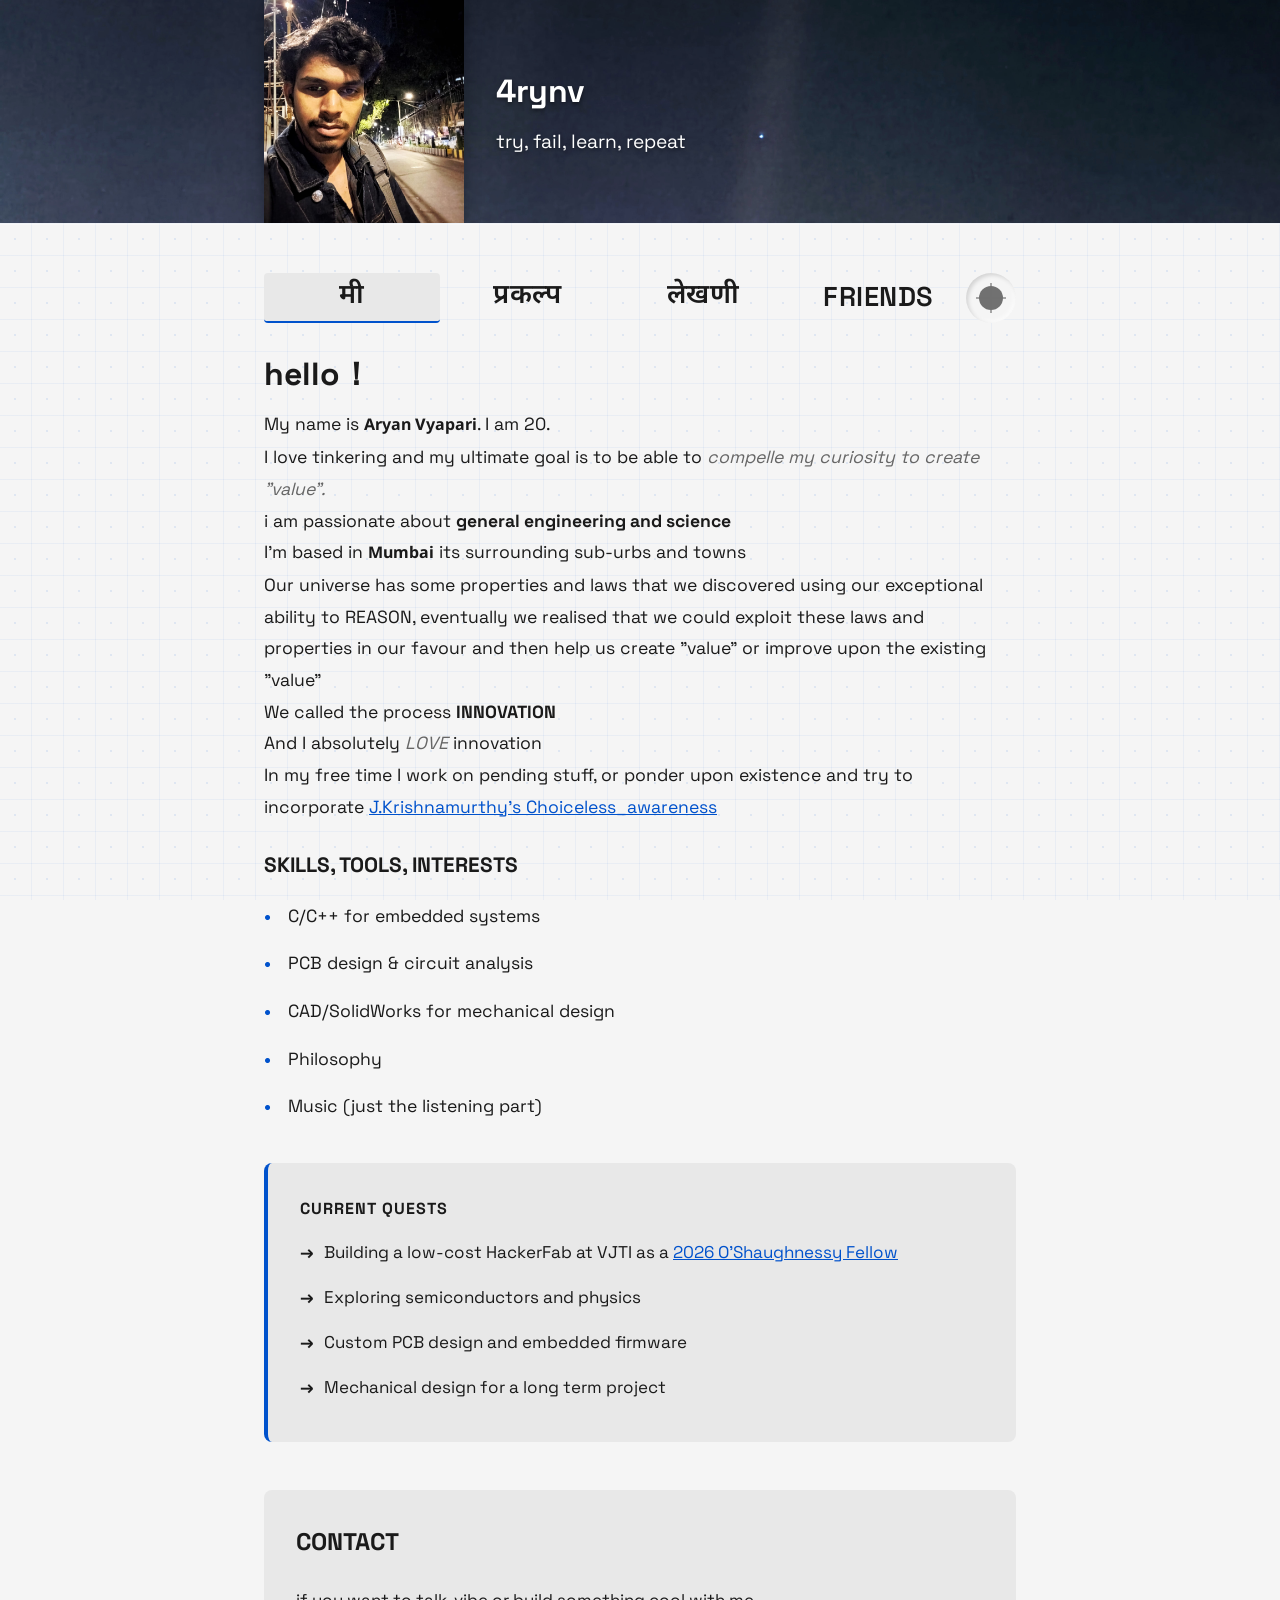
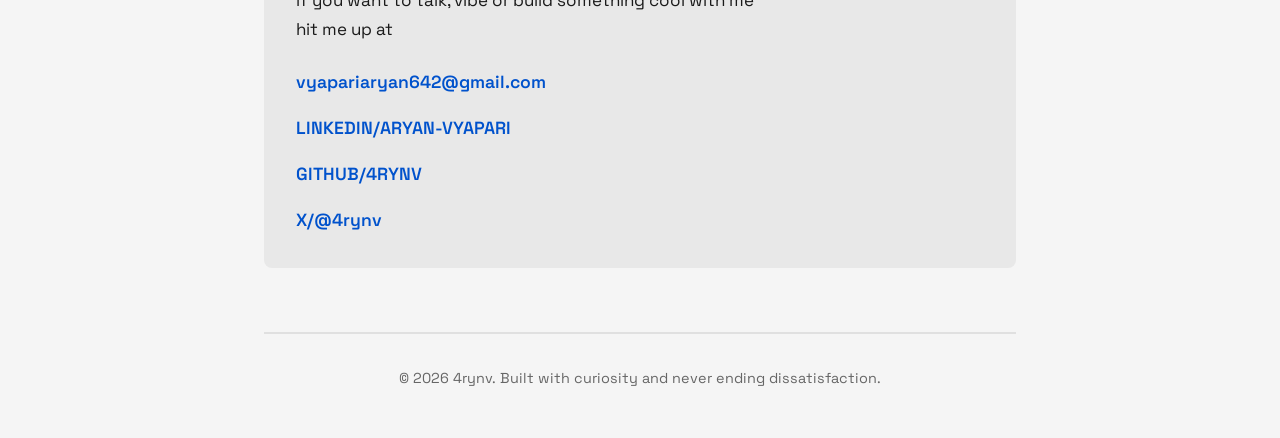
==== commit 6871d319: "Update Current Quests with OSV Fellowship link Co-Authored-By: Claude Fable 5 <noreply@anthropic.com" ====
--- a/index.html
+++ b/index.html
@@ -64,10 +64,10 @@
         <div class="current-quests">
             <h3>CURRENT QUESTS</h3>
             <ul>
-                <li>exploring semiconductor manufacturing</li>
-                <li>kernel-level device driver development</li>
-                <li>custom PCB design and embedded firmware</li>
-                <li>mechanical design for a long term project</li>
+                <li>Building a low-cost HackerFab at VJTI as a <a href="https://www.osvfellowship.com/fellows/aryan-manish-vyapari" target="_blank" rel="noopener noreferrer">2026 O'Shaughnessy Fellow</a></li>
+                <li>Exploring semiconductors and physics</li>
+                <li>Custom PCB design and embedded firmware</li>
+                <li>Mechanical design for a long term project</li>
             </ul>
         </div>
         <div class="contact-section">
--- a/CSS/style.css
+++ b/CSS/style.css
@@ -473,13 +473,15 @@
     margin-bottom: 0;
 }
 
-.about-text a {
+.about-text a,
+.current-quests a {
     color: var(--accent-color);
     text-decoration: underline;
     transition: opacity 0.2s ease;
 }
 
-.about-text a:hover {
+.about-text a:hover,
+.current-quests a:hover {
     opacity: 0.7;
 }
 
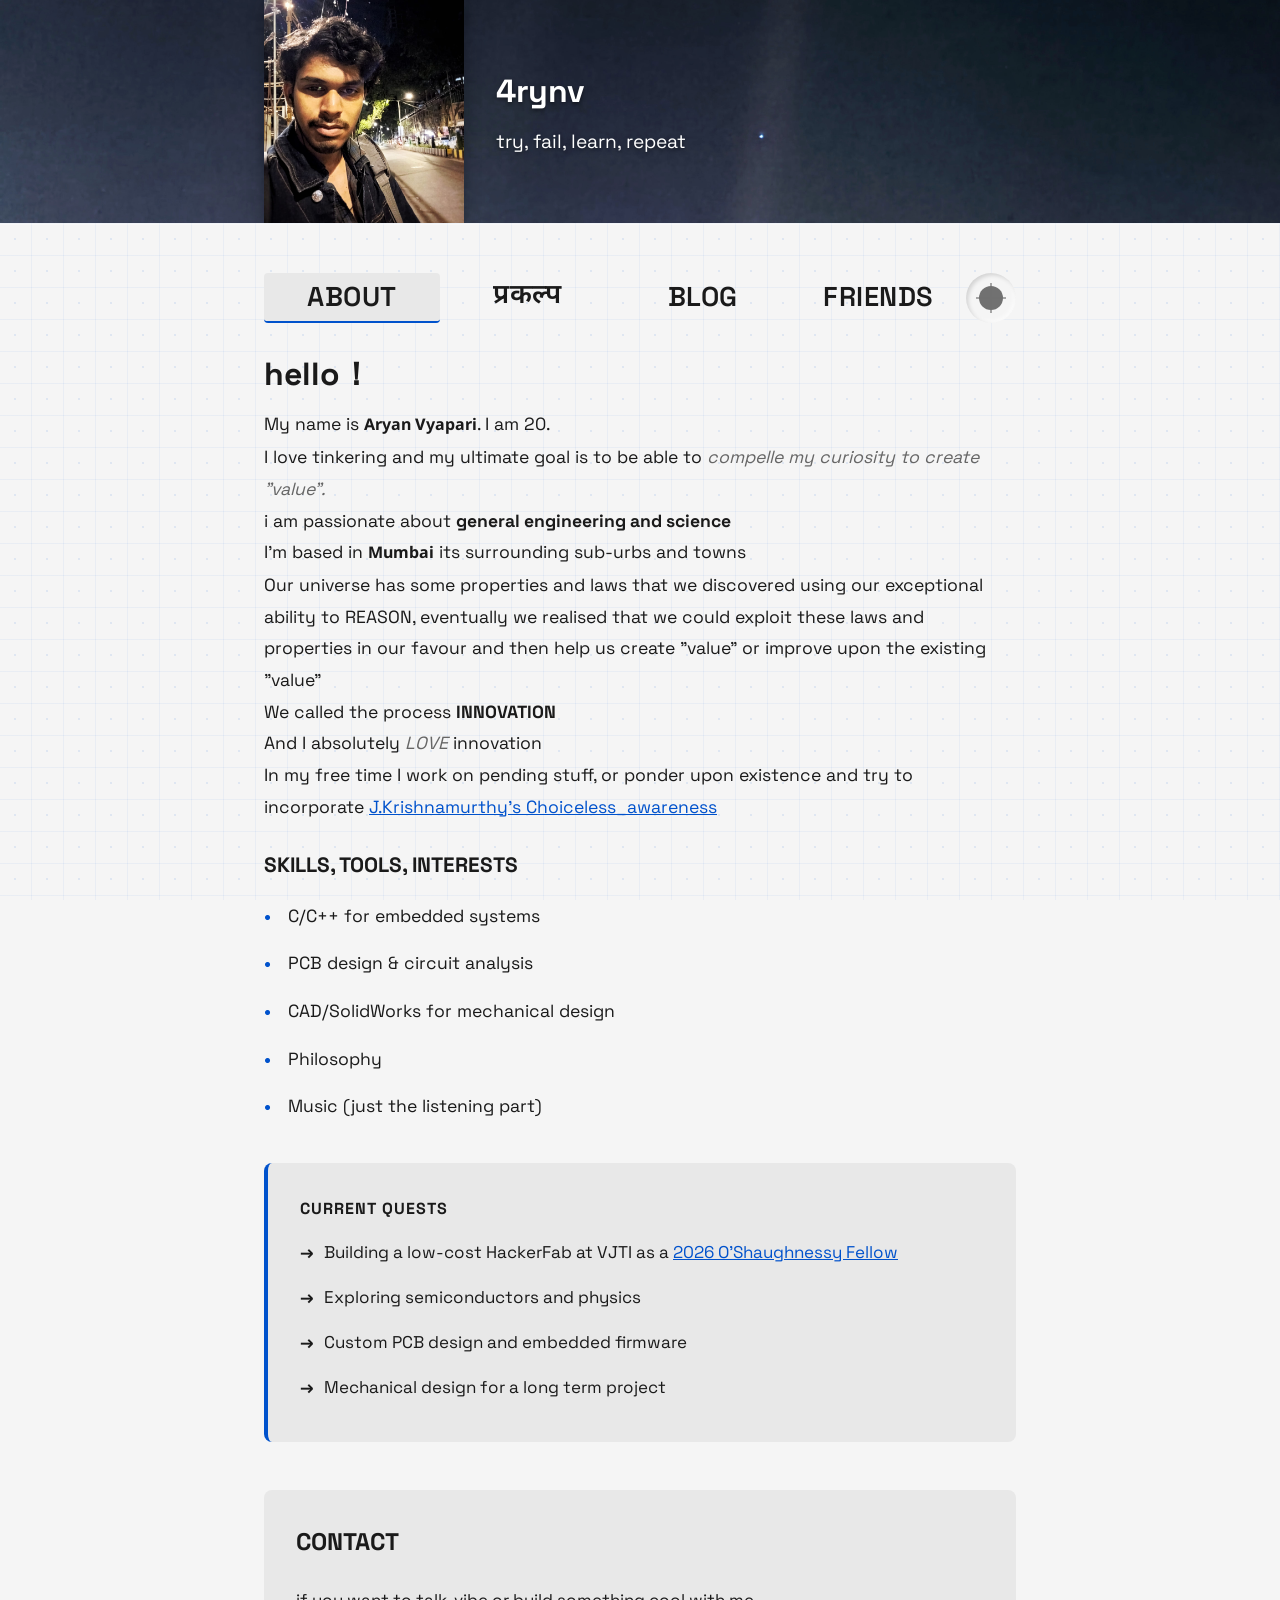
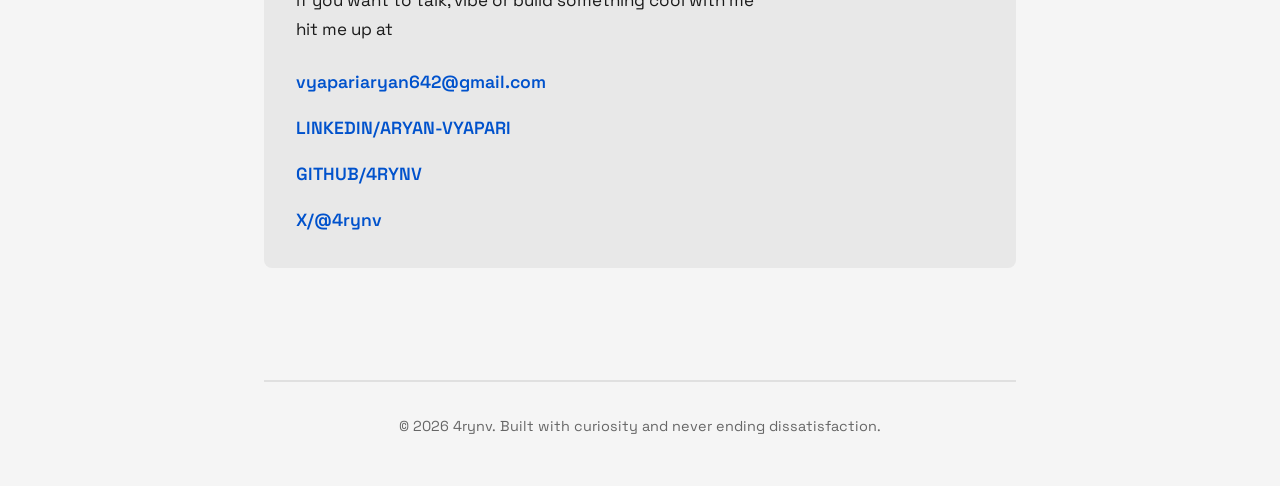
==== commit 7af5d025: "Add auto-scrolling photo wall under contact section Photos in photos/ are converted to WebP and list" ====
--- a/index.html
+++ b/index.html
@@ -81,6 +81,19 @@
                 <a href="https://x.com/4rynv" target="_blank" rel="noopener noreferrer">X/@4rynv</a>
             </div>
         </div>
+        <!-- photo wall: drifts on its own, pauses while you drag/swipe/hover; filled by scripts/photos.js -->
+        <div class="photo-wall" role="region" aria-label="Photos">
+            <div class="photo-track"></div>
+        </div>
+        <dialog class="photo-viewer" aria-label="Photo viewer">
+            <div class="viewer-stage">
+                <img alt="">
+            </div>
+            <button type="button" class="viewer-prev" aria-label="Previous photo">&larr;</button>
+            <button type="button" class="viewer-next" aria-label="Next photo">&rarr;</button>
+            <button type="button" class="viewer-close" aria-label="Close">&times;</button>
+            <span class="photo-count"></span>
+        </dialog>
     </section>
 </div>
 
@@ -228,6 +241,7 @@
 </footer>
 
 <script src="scripts/script.js"></script>
+<script src="scripts/photos.js"></script>
 
 </body>
 </html>
--- a/CSS/style.css
+++ b/CSS/style.css
@@ -84,8 +84,8 @@
     background-position: center;
     background-repeat: no-repeat;
     
-    /* Rise animation */
-    animation: backgroundRise 1.5s ease-out;
+    /* Fade in on page load (and on theme change, below) */
+    animation: fadeOnly 1.5s ease-out;
     transition: opacity 0.8s ease;
 }
 
@@ -108,20 +108,14 @@
     opacity: 0;
 }
 
-@keyframes backgroundRise {
-    0% {
-        transform: translateY(100%);
-        opacity: 0;
-    }
-    100% {
-        transform: translateY(0);
-        opacity: 1;
-    }
+@keyframes fadeOnly {
+    from { opacity: 0; }
+    to { opacity: 1; }
 }
 
 /* Trigger animation on theme change */
 header.theme-changing::after {
-    animation: backgroundRise 1s ease-out;
+    animation: fadeOnly 1s ease-out;
 }
 
 [data-theme="dark"] header::after {
@@ -349,9 +343,12 @@
 }
 
 /* Page load animations */
+.profile-pic {
+    animation: fadeOnly 1.2s ease-out 0.3s both;
+}
+
 .logo,
 .tagline,
-.profile-pic,
 .nav-theme-container,
 nav {
     animation: fadeInSlow 1.2s ease-out 0.3s both;
@@ -1057,3 +1054,155 @@
     background: var(--hover-bg);
     color: var(--text-color);
 }
+
+/* ---- photo wall under CONTACT: full-width, drifts on its own (scripts/photos.js) ---- */
+.photo-wall {
+    --wall-h: clamp(260px, 56vh, 520px);
+    --gap: 8px;
+    --cell: calc((var(--wall-h) - 5 * var(--gap)) / 6);
+    width: 100vw;
+    margin: 0 0 2rem calc(50% - 50vw);
+    overflow-x: auto;
+    overflow-y: hidden;
+    overscroll-behavior-x: contain;
+    scrollbar-width: none;
+    cursor: grab;
+}
+
+.photo-wall::-webkit-scrollbar {
+    display: none;
+}
+
+.photo-wall.dragging {
+    cursor: grabbing;
+    user-select: none;
+}
+
+.photo-wall.dragging .photo-tile {
+    pointer-events: none;
+}
+
+.photo-track {
+    display: flex;
+    gap: var(--gap);
+    width: max-content;
+}
+
+.photo-grid {
+    display: grid;
+    grid-template-rows: repeat(6, var(--cell));
+    grid-auto-columns: var(--cell);
+    grid-auto-flow: column dense;
+    gap: var(--gap);
+}
+
+.photo-tile {
+    padding: 0;
+    border: 1px solid var(--border-color);
+    border-radius: 6px;
+    overflow: hidden;
+    background: var(--hover-bg);
+    cursor: zoom-in;
+}
+
+.photo-tile img {
+    display: block;
+    width: 100%;
+    height: 100%;
+    object-fit: cover;
+    transition: transform 0.3s ease;
+}
+
+.photo-tile:hover img {
+    transform: scale(1.04);
+}
+
+.photo-tile:focus-visible {
+    outline: 2px solid var(--accent-color);
+    outline-offset: 2px;
+}
+
+.photo-viewer button {
+    font: inherit;
+    font-size: 1.3rem;
+    line-height: 1;
+    width: 44px;
+    height: 44px;
+    border-radius: 50%;
+    cursor: pointer;
+}
+
+/* the viewer: always dark, whatever the site theme */
+.photo-viewer {
+    width: 100vw;
+    height: 100dvh;
+    max-width: none;
+    max-height: none;
+    margin: 0;
+    padding: 0;
+    border: 0;
+    background: transparent;
+    color: #e0e0e0;
+}
+
+.photo-viewer::backdrop {
+    background: rgba(0, 0, 0, 0.92);
+}
+
+.viewer-stage {
+    width: 100%;
+    height: 100%;
+    display: grid;
+    place-items: center;
+    padding: 56px 72px;
+    box-sizing: border-box;
+}
+
+.viewer-stage img {
+    max-width: 100%;
+    max-height: 100%;
+    object-fit: contain;
+    border-radius: 4px;
+}
+
+.photo-viewer button {
+    position: absolute;
+    background: rgba(255, 255, 255, 0.08);
+    border-color: rgba(255, 255, 255, 0.2);
+    color: #e0e0e0;
+}
+
+.photo-viewer button:hover {
+    background: rgba(255, 255, 255, 0.18);
+}
+
+.viewer-prev { left: 16px; top: 50%; transform: translateY(-50%); }
+.viewer-next { right: 16px; top: 50%; transform: translateY(-50%); }
+.viewer-close { right: 16px; top: 16px; }
+
+.photo-count {
+    position: absolute;
+    left: 50%;
+    bottom: 16px;
+    transform: translateX(-50%);
+    font-size: 0.9rem;
+    opacity: 0.7;
+}
+
+@media (max-width: 600px) {
+    .photo-wall {
+        --wall-h: clamp(220px, 46vh, 380px);
+        --gap: 6px;
+    }
+
+    .viewer-stage {
+        padding: 56px 8px;
+    }
+
+    .viewer-prev,
+    .viewer-next {
+        top: auto;
+        bottom: 8px;
+        transform: none;
+    }
+}
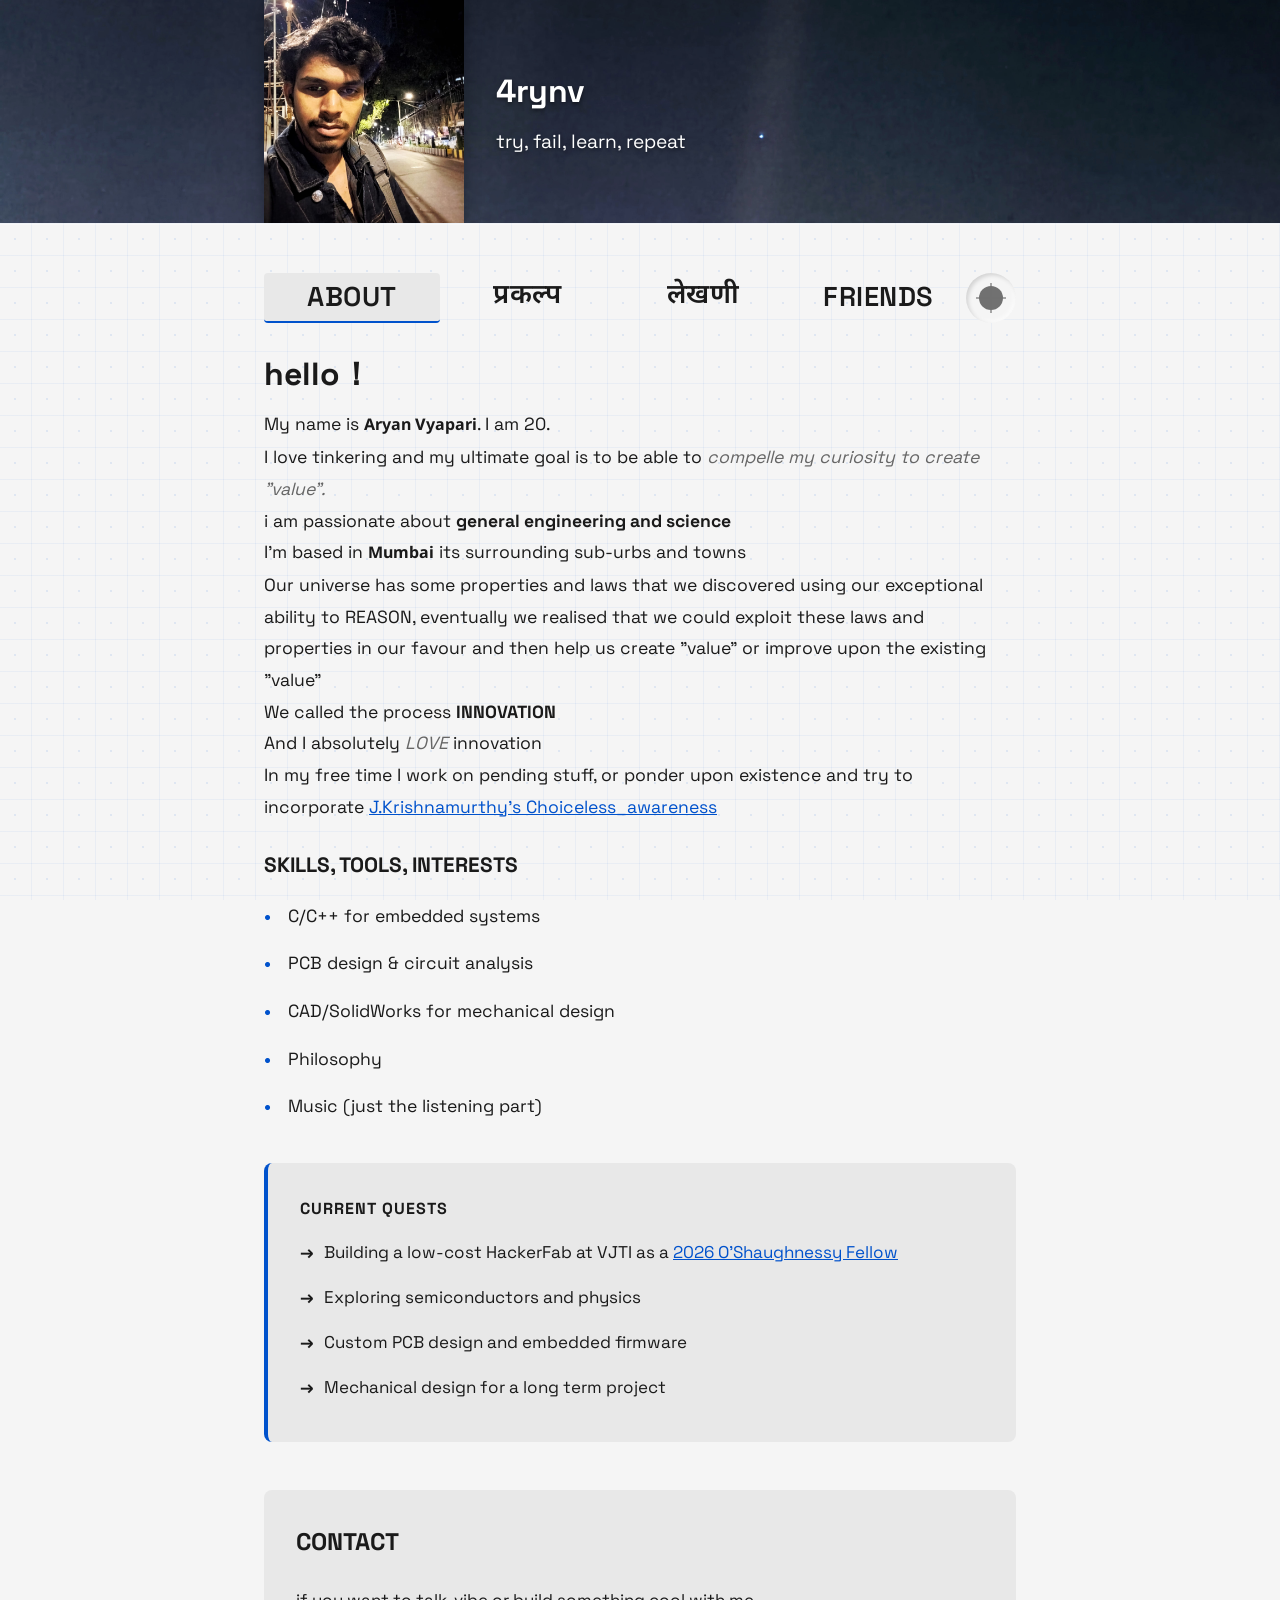
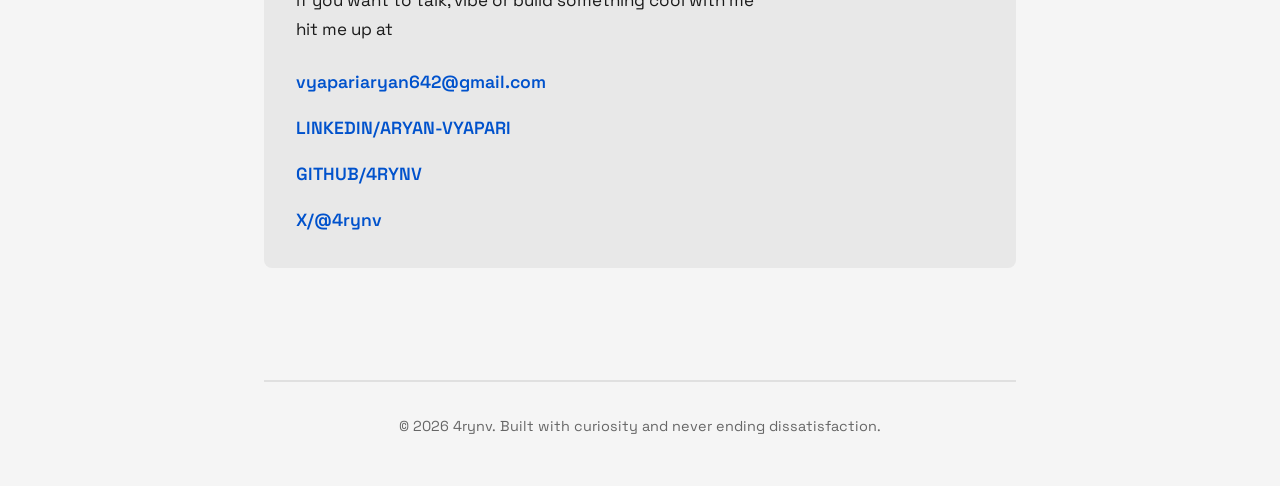
==== commit 9eb2e5fd: "Add theme-aware favicon and link preview tags The tab icon is VacDepoctrl's plasma viewport in each " ====
--- a/index.html
+++ b/index.html
@@ -4,6 +4,22 @@
 <meta charset="UTF-8">
 <meta name="viewport" content="width=device-width, initial-scale=1.0">
 <title>4rynv - Aryan Vyapari</title>
+<meta name="description" content="Aryan Vyapari: embedded firmware, PCB design and DIY semiconductor fabrication. Building a low-cost HackerFab at VJTI as a 2026 O'Shaughnessy Fellow.">
+<!-- tab icon: VacDepoctrl's plasma viewport in the banner's colours; scripts/script.js swaps it with the theme -->
+<link rel="icon" type="image/png" href="images/favicon-light.png">
+<link rel="apple-touch-icon" href="images/apple-touch-icon.png">
+<!-- link previews (WhatsApp, LinkedIn, X, Discord...): these need absolute URLs -->
+<meta property="og:type" content="website">
+<meta property="og:url" content="https://4rynv.github.io/">
+<meta property="og:site_name" content="4rynv">
+<meta property="og:title" content="4rynv - Aryan Vyapari">
+<meta property="og:description" content="Embedded firmware, PCB design and DIY semiconductor fabrication. Building a low-cost HackerFab at VJTI as a 2026 O'Shaughnessy Fellow.">
+<meta property="og:image" content="https://4rynv.github.io/images/og-profile.jpg">
+<meta property="og:image:width" content="1200">
+<meta property="og:image:height" content="1200">
+<meta property="og:image:alt" content="Aryan Vyapari smiling, in front of framed newspaper clippings">
+<meta name="twitter:card" content="summary">
+<meta name="twitter:site" content="@4rynv">
 <link rel="stylesheet" href="CSS/style.css">
 </head>
 <body>
